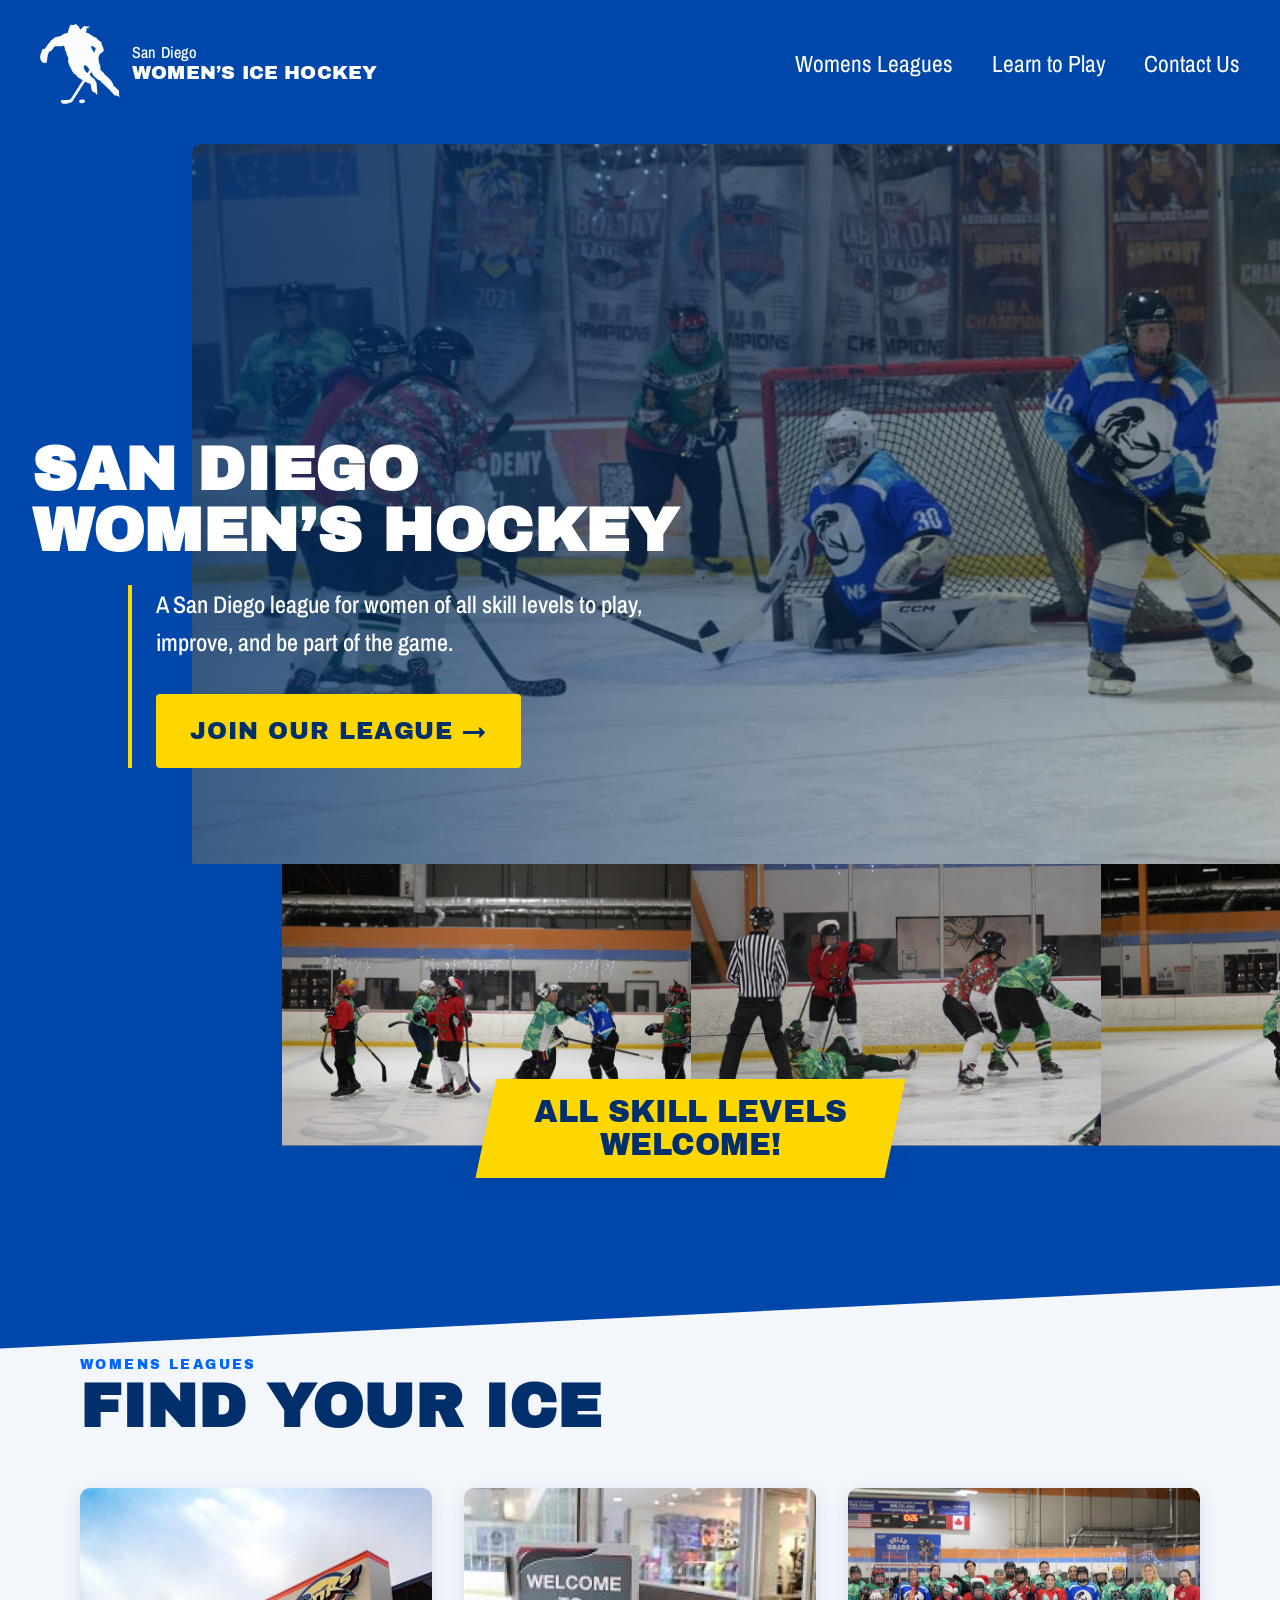
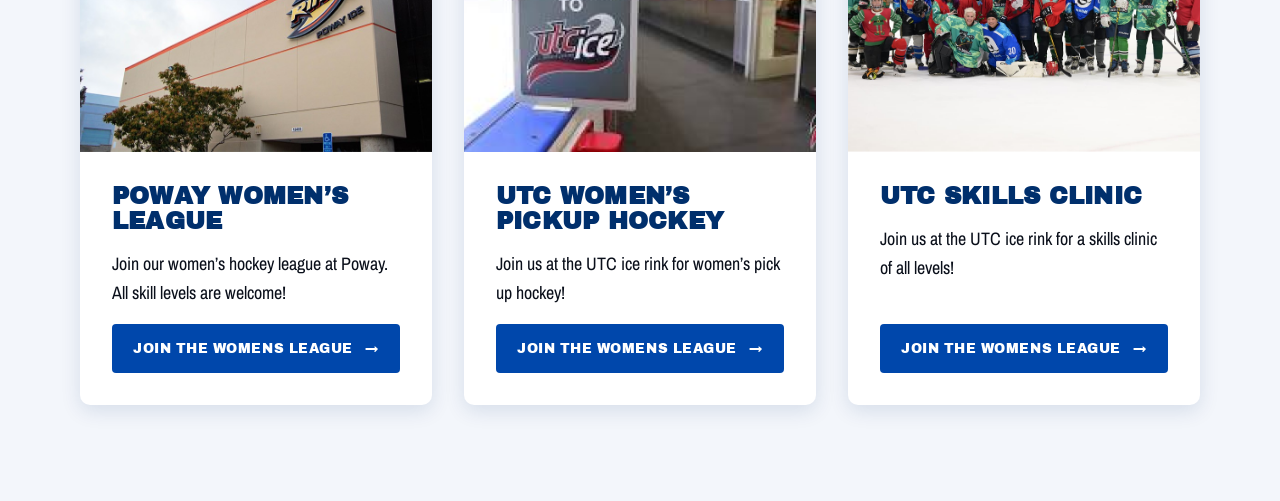
==== index.html @ fa8c38f6 "second section" ====
<!DOCTYPE html>
<html lang="en">
<head>
  <meta charset="UTF-8">
  <meta name="viewport" content="width=device-width, initial-scale=1.0">
  <title>San Diego Women's Ice Hockey</title>
  <meta name="description" content="A San Diego league for women of all skill levels to play, improve, and be part of the game.">
  <link rel="stylesheet" href="css/base.css">
  <link rel="stylesheet" href="css/landing.css">
</head>
<body class="landing">
  <a href="#main" class="skip-link">Skip to content</a>

  <div class="page">
    <!-- ===================== HEADER ===================== -->
    <header class="site-header">
      <div class="site-header__inner">
        <a class="brand" href="/" aria-label="San Diego Women's Ice Hockey home">
          <img class="brand__logo" src="assets/logo.svg" alt="">
          <span class="brand__text">
            <span class="brand__eyebrow">San Diego</span>
            <span class="brand__name">Women&rsquo;s Ice Hockey</span>
          </span>
        </a>

        <button class="nav-toggle" aria-label="Open menu" aria-expanded="false" aria-controls="primary-nav">
          <svg viewBox="0 0 24 24" fill="none" stroke="currentColor" stroke-width="2.2" aria-hidden="true">
            <line x1="3" y1="6" x2="21" y2="6"/>
            <line x1="3" y1="12" x2="21" y2="12"/>
            <line x1="3" y1="18" x2="21" y2="18"/>
          </svg>
        </button>

        <nav class="nav" id="primary-nav" aria-label="Primary">
          <ul class="nav__list">
            <li><a class="nav__link" href="#leagues">Womens Leagues</a></li>
            <li><a class="nav__link" href="#learn">Learn to Play</a></li>
            <li><a class="nav__link" href="#contact">Contact Us</a></li>
          </ul>
        </nav>
        <div class="nav-scrim" aria-hidden="true"></div>
      </div>
    </header>

    <!-- ===================== MAIN ===================== -->
    <main id="main">
      <!-- ===== HERO ===== -->
      <section class="hero" aria-labelledby="hero-title">
        <div class="hero__media">
          <img class="hero__img" src="assets/hero.png"
               alt="Players in a San Diego women's ice hockey game battling for the puck in front of the net.">
          <div class="hero__content">
            <h1 class="hero__title" id="hero-title">San Diego<br>Women&rsquo;s Hockey</h1>
            <div class="hero__lead">
              <p class="hero__text">A San Diego league for women of all skill levels to play, improve, and be part of the game.</p>
              <a href="#leagues" class="btn btn--accent">Join our league&nbsp;&rarr;</a>
            </div>
          </div>
        </div>
      </section>

      <!-- ===== CAROUSEL ===== -->
      <section class="gallery" aria-label="Photos from our games">
        <ul class="gallery__track" tabindex="0" aria-label="Scrollable photo gallery">
          <li class="gallery__item"><img src="assets/gallery-1.png" alt="Players face off at center ice."></li>
          <li class="gallery__item"><img src="assets/gallery-2.png" alt="Teammates celebrating on the ice."></li>
          <li class="gallery__item"><img src="assets/gallery-3.png" alt="A goalie defending the net."></li>
          <li class="gallery__item"><img src="assets/gallery-4.png" alt="Skaters racing for a loose puck."></li>
          <li class="gallery__item"><img src="assets/gallery-5.png" alt="A player taking a shot on goal."></li>
        </ul>

        <div class="sticker"><span>All skill levels<br>welcome!</span></div>
      </section>

      <!-- ===== LEAGUES ===== -->
      <section class="leagues section section--alt" id="leagues" aria-labelledby="leagues-title">
        <div class="container">
          <div class="leagues__head">
            <p class="eyebrow">Womens Leagues</p>
            <h2 id="leagues-title">Find your ice</h2>
          </div>

          <ul class="leagues__grid">
            <li class="card">
              <div class="card__media">
                <img src="assets/leagues-poway.png" alt="The Rinks &mdash; Poway Ice arena exterior.">
              </div>
              <div class="card__body">
                <h3 class="card__title">Poway Women&rsquo;s League</h3>
                <p class="card__text">Join our women&rsquo;s hockey league at Poway. All skill levels are welcome!</p>
                <a href="#contact" class="btn btn--cta btn--block">Join the womens league&nbsp;<span class="btn__arrow" aria-hidden="true">&rarr;</span></a>
              </div>
            </li>

            <li class="card">
              <div class="card__media">
                <img src="assets/leagues-utc-pickup.png" alt="Welcome to UTC Ice signage at the rink entrance.">
              </div>
              <div class="card__body">
                <h3 class="card__title">UTC Women&rsquo;s Pickup Hockey</h3>
                <p class="card__text">Join us at the UTC ice rink for women&rsquo;s pick up hockey!</p>
                <a href="#contact" class="btn btn--cta btn--block">Join the womens league&nbsp;<span class="btn__arrow" aria-hidden="true">&rarr;</span></a>
              </div>
            </li>

            <li class="card">
              <div class="card__media">
                <img src="assets/leagues-utc-clinic.png" alt="Welcome to UTC Ice signage near the pro shop.">
              </div>
              <div class="card__body">
                <h3 class="card__title">UTC Skills Clinic</h3>
                <p class="card__text">Join us at the UTC ice rink for a skills clinic of all levels!</p>
                <a href="#contact" class="btn btn--cta btn--block">Join the womens league&nbsp;<span class="btn__arrow" aria-hidden="true">&rarr;</span></a>
              </div>
            </li>
          </ul>
        </div>
      </section>
    </main>
  </div>

  <script src="js/main.js"></script>
</body>
</html>
---- css/base.css ----
/* ============================================================
   DESIGN TOKENS — single source of truth for the whole site.
   Change a value here and it updates everywhere.
   ============================================================ */

@import url('https://fonts.googleapis.com/css2?family=Archivo+Black&family=Archivo+Narrow:ital,wght@0,400;0,500;0,600;0,700;1,400&display=swap');

:root {
  /* ---- Color palette ---- */
  --color-primary:    #0047ab;  /* cobalt blue   */
  --color-secondary:  #bfd1e5;  /* pale ice blue */
  --color-tertiary:   #0066ff;  /* bright blue   */
  --color-quaternary: #002f6c;  /* deep navy     */
  --color-accent:     #ffd700;  /* gold */

  /* Neutrals derived for text/surfaces */
  --color-ink:        #0a0f1a;  /* near-black for body text   */
  --color-surface:    #ffffff;  /* page background            */
  --color-surface-2:  #f3f6fb;  /* subtle section background  */
  --color-line:       #d7e0ee;  /* hairline borders           */

  /* ---- Typography ---- */
  --font-heading: 'Archivo Black', system-ui, sans-serif;
  --font-body:    'Archivo Narrow', system-ui, sans-serif;

  /* Fluid type scale (clamps from mobile → desktop) */
  --fs-xs:   clamp(0.75rem, 0.72rem + 0.15vw, 0.85rem);
  --fs-sm:   clamp(0.875rem, 0.84rem + 0.2vw, 1rem);
  --fs-base: clamp(1rem, 0.95rem + 0.25vw, 1.125rem);
  --fs-lg:   clamp(1.25rem, 1.1rem + 0.6vw, 1.5rem);
  --fs-xl:   clamp(1.75rem, 1.4rem + 1.4vw, 2.5rem);
  --fs-2xl:  clamp(2.25rem, 1.6rem + 2.8vw, 4rem);
  --fs-3xl:  clamp(3rem, 2rem + 4.5vw, 6rem);

  --lh-tight: 1.05;
  --lh-snug:  1.25;
  --lh-base:  1.6;

  /* ---- Spacing scale (consistent margins/padding everywhere) ---- */
  --space-1:  0.25rem;
  --space-2:  0.5rem;
  --space-3:  0.75rem;
  --space-4:  1rem;
  --space-5:  1.5rem;
  --space-6:  2rem;
  --space-7:  3rem;
  --space-8:  4rem;
  --space-9:  6rem;

  /* ---- Layout ---- */
  --container-max: 1200px;   /* max content width            */
  --gutter: clamp(1rem, 4vw, 2.5rem); /* page side padding   */
  --radius: 4px;
  --radius-lg: 10px;

  /* ---- Effects ---- */
  --shadow-sm: 0 1px 2px rgba(0, 47, 108, 0.08);
  --shadow-md: 0 6px 20px rgba(0, 47, 108, 0.12);
  --transition: 180ms ease;
}

/* ============================================================
   RESET / NORMALIZE
   ============================================================ */
*, *::before, *::after { box-sizing: border-box; margin: 0; padding: 0; }

html { -webkit-text-size-adjust: 100%; scroll-behavior: smooth; }

body {
  font-family: var(--font-body);
  font-size: var(--fs-base);
  line-height: var(--lh-base);
  color: var(--color-ink);
  background: var(--color-surface);
  -webkit-font-smoothing: antialiased;
  text-rendering: optimizeLegibility;
  min-height: 100vh;
}

img, picture, svg, video {
  display: block;
  max-width: 100%;
  height: auto;
}

a { color: var(--color-primary); text-decoration: none; }
a:hover { text-decoration: underline; }

ul, ol { list-style: none; }

button, input, select, textarea { font: inherit; color: inherit; }

/* ============================================================
   TYPOGRAPHY
   ============================================================ */
h1, h2, h3, h4, h5, h6 {
  font-family: var(--font-heading);
  text-transform: uppercase;   /* Archivo Black, all caps */
  line-height: var(--lh-tight);
  letter-spacing: 0.01em;
  color: var(--color-quaternary);
}

h1 { font-size: var(--fs-3xl); }
h2 { font-size: var(--fs-2xl); }
h3 { font-size: var(--fs-xl); }
h4 { font-size: var(--fs-lg); }

p { max-width: 65ch; }
p + p { margin-top: var(--space-4); }

.eyebrow {
  font-family: var(--font-heading);
  text-transform: uppercase;
  font-size: var(--fs-xs);
  letter-spacing: 0.18em;
  color: var(--color-tertiary);
}

/* ============================================================
   LAYOUT HELPERS
   ============================================================ */
.container {
  width: 100%;
  max-width: var(--container-max);
  margin-inline: auto;
  padding-inline: var(--gutter);
}

.section { padding-block: var(--space-9); }
.section--tight { padding-block: var(--space-7); }
.section--alt { background: var(--color-surface-2); }

.stack > * + * { margin-top: var(--space-4); }
.stack-lg > * + * { margin-top: var(--space-6); }

/* ============================================================
   BUTTONS
   ============================================================ */
.btn {
  display: inline-flex;
  align-items: center;
  justify-content: center;
  gap: var(--space-2);
  font-family: var(--font-heading);
  text-transform: uppercase;
  font-size: var(--fs-sm);
  letter-spacing: 0.04em;
  padding: var(--space-3) var(--space-6);
  border: 2px solid transparent;
  border-radius: var(--radius);
  cursor: pointer;
  transition: background var(--transition), color var(--transition), border-color var(--transition), transform var(--transition);
  text-decoration: none;
}
.btn:hover { text-decoration: none; transform: translateY(-2px); }

.btn--primary { background: var(--color-primary); color: #fff; }
.btn--primary:hover { background: var(--color-quaternary); }

.btn--secondary {
  background: transparent;
  color: var(--color-primary);
  border-color: var(--color-primary);
}
.btn--secondary:hover { background: var(--color-secondary); }

.btn--accent { background: var(--color-accent); color: var(--color-quaternary); }

/* Solid blue CTA with gold label (used on the leagues cards) */
.btn--cta { background: var(--color-primary); color: #fff; }
.btn--cta:hover { background: var(--color-quaternary); color: #fff; }
.btn--block { display: flex; width: 100%; }
.btn--cta { font-size: var(--fs-xs); padding-inline: var(--space-4); }

.btn__arrow {
  display: inline-block;
  transition: transform var(--transition);
}
.btn--cta:hover .btn__arrow { transform: translateX(4px); }

/* ============================================================
   ACCESSIBILITY
   ============================================================ */

/* Visible keyboard focus on every interactive element */
:focus-visible {
  outline: 3px solid var(--color-tertiary);
  outline-offset: 2px;
  border-radius: 2px;
}

/* Skip link for keyboard/screen-reader users */
.skip-link {
  position: absolute;
  left: var(--space-4);
  top: -100px;
  background: var(--color-quaternary);
  color: #fff;
  padding: var(--space-3) var(--space-4);
  border-radius: var(--radius);
  z-index: 1000;
  transition: top var(--transition);
}
.skip-link:focus { top: var(--space-4); text-decoration: none; }

/* Screen-reader-only utility */
.visually-hidden {
  position: absolute;
  width: 1px; height: 1px;
  padding: 0; margin: -1px;
  overflow: hidden;
  clip: rect(0 0 0 0);
  white-space: nowrap;
  border: 0;
}

/* Respect reduced-motion preference */
@media (prefers-reduced-motion: reduce) {
  html { scroll-behavior: auto; }
  *, *::before, *::after {
    animation-duration: 0.01ms !important;
    animation-iteration-count: 1 !important;
    transition-duration: 0.01ms !important;
  }
}
---- css/landing.css ----
/* ============================================================
   LANDING PAGE — header, hero, carousel, sticker
   Inherits all tokens from base.css
   ============================================================ */

body.landing {
  background: var(--color-primary);
  color: #fff;
}

/* ---- Page wrapper (full-bleed; hero reaches right edge) ---- */
.page {
  width: 100%;
}

/* ============================================================
   HEADER
   ============================================================ */
.site-header {
  padding: var(--space-5) var(--gutter);
}

.site-header__inner {
  display: flex;
  align-items: center;
  justify-content: space-between;
  gap: var(--space-5);
  flex-wrap: wrap;
}

/* Brand lockup: logo + text */
.brand {
  display: flex;
  align-items: center;
  gap: var(--space-3);
  color: #fff;
}
.brand:hover { text-decoration: none; }

.brand__logo {
  width: 80px;
  height: 80px;
  flex-shrink: 0;
  object-fit: cover;
}

.brand__text { display: flex; flex-direction: column; line-height: 1; }

.brand__eyebrow {
  font-family: var(--font-body);
  font-weight: 500;
  font-size: var(--fs-sm);
  letter-spacing: 0.01em;
}

.brand__name {
  font-family: var(--font-heading);
  text-transform: uppercase;
  font-size: clamp(0.95rem, 0.8rem + 0.6vw, 1.2rem);
  letter-spacing: 0.01em;
  line-height: 1.05;
  margin-top: 3px;
}

/* Navigation */
.nav-toggle {
  display: none;          /* shown on mobile only */
  background: none;
  border: 0;
  cursor: pointer;
  padding: var(--space-2);
  color: #fff;
}
.nav-toggle svg { width: 28px; height: 28px; }

.nav__list {
  display: flex;
  align-items: center;
  gap: clamp(1.5rem, 3vw, 3rem);
}

.nav__link {
  font-family: var(--font-body);
  font-weight: 400;
  font-size: clamp(1.1rem, 0.9rem + 0.7vw, 1.5rem);
  color: #fff;
  padding: var(--space-1) 0;
  position: relative;
}
.nav__link:hover { text-decoration: none; }
/* underline-on-hover affordance */
.nav__link::after {
  content: "";
  position: absolute;
  left: 0; bottom: -2px;
  width: 100%; height: 2px;
  background: var(--color-accent);
  transform: scaleX(0);
  transform-origin: left;
  transition: transform var(--transition);
}
.nav__link:hover::after,
.nav__link:focus-visible::after { transform: scaleX(1); }

/* ============================================================
   HERO
   ============================================================ */
.hero {
  /* push the image in from the left (~15%), stay flush right */
  padding-left: 15%;
  padding-top: var(--space-4);
}

.hero__media {
  position: relative;
  border-top-left-radius: var(--radius-lg);
  min-height: 80vh;
  display: flex;
  align-items: flex-end;
  /* note: overflow NOT hidden, so content can overhang the left edge */
}

.hero__img {
  position: absolute;
  inset: 0;
  width: 100%;
  height: 100%;
  object-fit: cover;
  border-top-left-radius: var(--radius-lg);
}

/* dark overlay so text stays legible */
.hero__media::after {
  content: "";
  position: absolute;
  inset: 0;
  background: linear-gradient(
    100deg,
    rgba(0, 47, 108, 0.78) 0%,
    rgba(0, 47, 108, 0.45) 45%,
    rgba(0, 47, 108, 0.15) 100%
  );
  border-top-left-radius: var(--radius-lg);
}

.hero__content {
  position: relative;   /* above overlay */
  z-index: 1;
  max-width: 800px;
  padding: var(--space-6) var(--space-6) var(--space-9);
}

/* headline overhangs the image's left edge the most */
.hero__title {
  color: #fff;
  font-size: var(--fs-2xl);
  line-height: 0.98;
  margin-bottom: var(--space-5);
  margin-left: calc(-2 * var(--space-9));   /* big overhang onto blue */
}

/* subhead + button overhang less than the headline */
.hero__lead {
  border-left: 4px solid var(--color-accent);
  padding-left: var(--space-5);
  margin-left: calc(-2 * var(--space-7));   /* smaller overhang */
}

.hero__text {
  font-size: var(--fs-lg);
  max-width: 46ch;
  margin-bottom: var(--space-6);
  font-weight: 500;
}

/* gold CTA */
.hero .btn--accent {
  font-size: var(--fs-lg);
  padding: var(--space-4) var(--space-6);
}

/* ============================================================
   CAROUSEL
   ============================================================ */
.gallery {
  position: relative;
  /* indented further than the hero image (hero is 15%) */
  padding-left: 22%;
  padding-right: 0;
  margin-top: 0;
  padding-bottom: var(--space-8);
}

.gallery__track {
  display: flex;
  gap: 0;                 /* no gaps between images */
  overflow-x: auto;
  scroll-snap-type: x mandatory;
  -webkit-overflow-scrolling: touch;
  scrollbar-width: thin;
}

.gallery__item {
  flex: 0 0 auto;
  width: clamp(300px, 32vw, 540px);
  aspect-ratio: 16 / 11;
  scroll-snap-align: start;
  overflow: hidden;
  background: var(--color-quaternary);
}
.gallery__item img {
  width: 100%;
  height: 100%;
  object-fit: cover;
}

/* Angled gold sticker overlapping the carousel */
.sticker {
  position: absolute;
  z-index: 2;
  left: 38%;
  bottom: var(--space-6);
  background: var(--color-accent);
  color: var(--color-quaternary);
  font-family: var(--font-heading);
  text-transform: uppercase;
  text-align: center;
  font-size: clamp(1.25rem, 0.9rem + 1.4vw, 1.9rem);
  line-height: 1.1;
  padding: var(--space-4) var(--space-7);
  transform: skewX(-12deg);
  box-shadow: var(--shadow-md);
}
.sticker > span {
  display: block;
  transform: skewX(12deg);   /* un-skew the text */
}

/* ============================================================
   LEAGUES — three-card grid (#leagues)
   ============================================================ */
.leagues {
  position: relative;
  overflow: hidden;   /* clip the slanted band to the section */
}

/* navy band that slants down toward the right, bleeding in from the hero/carousel above */
.leagues::before {
  content: "";
  position: absolute;
  top: -1px;            /* cover the seam */
  left: 0;
  right: 0;
  height: 140px;
  background: var(--color-primary);
  clip-path: polygon(0 0, 100% 0, 100% 55%, 0 100%);
  z-index: 0;
}

/* keep the content above the band */
.leagues .container {
  position: relative;
  z-index: 1;
}

.leagues__head {
  margin-top: var(--space-7);;
  margin-bottom: var(--space-7);
  max-width: 100ch;
}

.leagues__grid {
  display: grid;
  grid-template-columns: repeat(3, 1fr);
  gap: var(--space-6);
}

.card {
  display: flex;
  flex-direction: column;
  background: var(--color-surface);
  border-radius: var(--radius-lg);
  overflow: hidden;
  box-shadow: var(--shadow-md);
}

.card__media {
  aspect-ratio: 4 / 3;
  overflow: hidden;
}
.card__media img {
  width: 100%;
  height: 100%;
  object-fit: cover;
}

.card__body {
  display: flex;
  flex-direction: column;
  gap: var(--space-4);
  padding: var(--space-6);
  flex: 1;          /* equal-height bodies so buttons line up */
}

.card__title { font-size: var(--fs-lg); }
.card__text { color: var(--color-ink); margin: 0; }

/* push the button to the bottom of every card */
.card__body .btn { margin-top: auto; }

/* ============================================================
   RESPONSIVE
   ============================================================ */
@media (max-width: 860px) {
  /* Mobile nav: collapse links behind a toggle */
  .nav-toggle { display: inline-flex; }

  .site-header__inner { align-items: center; }

  .nav {
    position: fixed;
    inset: 0 0 0 auto;
    width: min(80vw, 320px);
    background: var(--color-quaternary);
    padding: var(--space-8) var(--space-6);
    transform: translateX(100%);
    transition: transform var(--transition);
    z-index: 100;
  }
  .nav[data-open="true"] { transform: translateX(0); }

  .nav__list { flex-direction: column; align-items: flex-start; gap: var(--space-5); }
  .nav__link { font-size: var(--fs-xl); }

  /* dim background when menu open */
  .nav-scrim {
    position: fixed;
    inset: 0;
    background: rgba(0,0,0,0.5);
    opacity: 0;
    visibility: hidden;
    transition: opacity var(--transition);
    z-index: 90;
  }
  .nav-scrim[data-open="true"] { opacity: 1; visibility: visible; }

  .hero { padding-top: var(--space-5); padding-left: var(--space-5); }
  .hero__content { padding: var(--space-5) var(--space-4); }
  .hero__title { margin-left: calc(-1 * var(--space-4)); }
  .hero__lead { margin-left: calc(-1 * var(--space-2)); }

  .gallery { padding-left: var(--space-6); }
  .gallery__item { width: 78vw; }

  .sticker { left: auto; right: var(--space-4); bottom: var(--space-4); }

  .leagues__grid { grid-template-columns: 1fr; }
}

/* tablet: two columns */
@media (min-width: 861px) and (max-width: 1024px) {
  .leagues__grid { grid-template-columns: repeat(2, 1fr); }
}

@media (min-width: 861px) {
  .nav-toggle, .nav-scrim { display: none; }
}
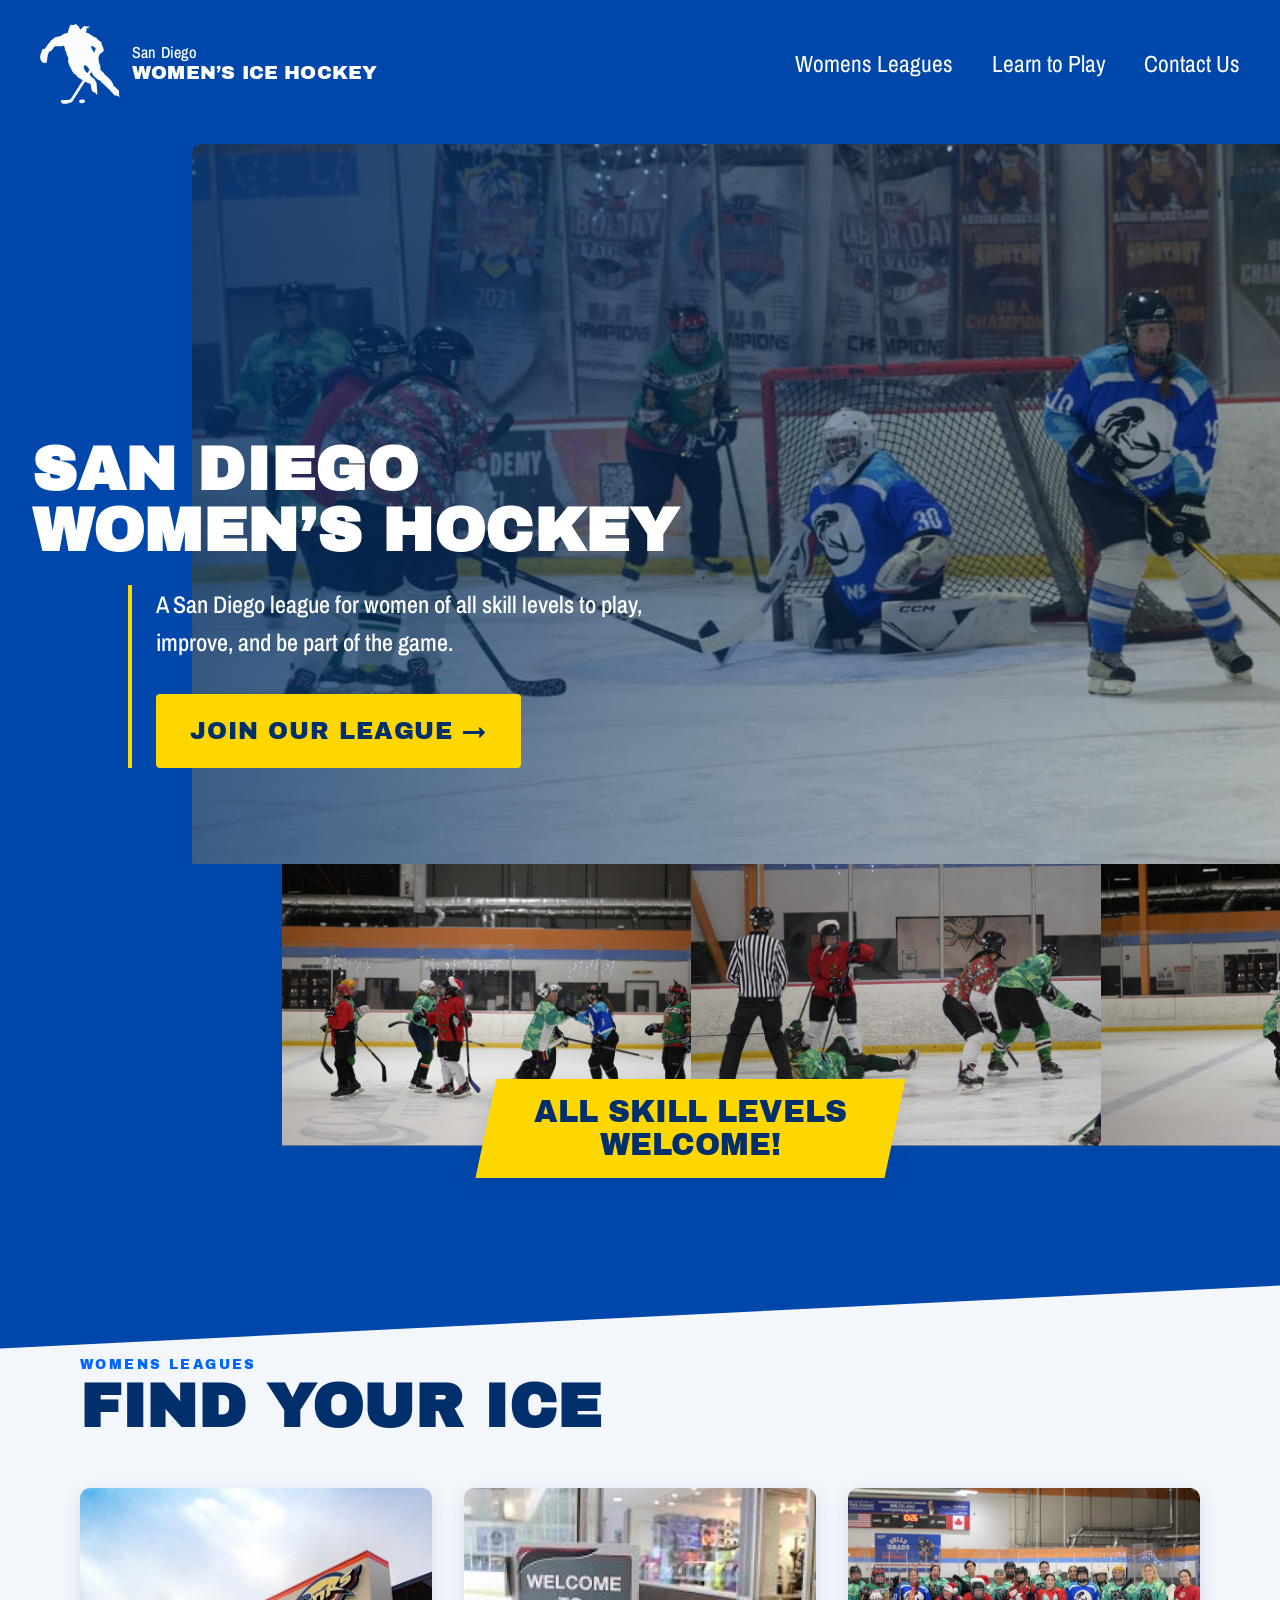
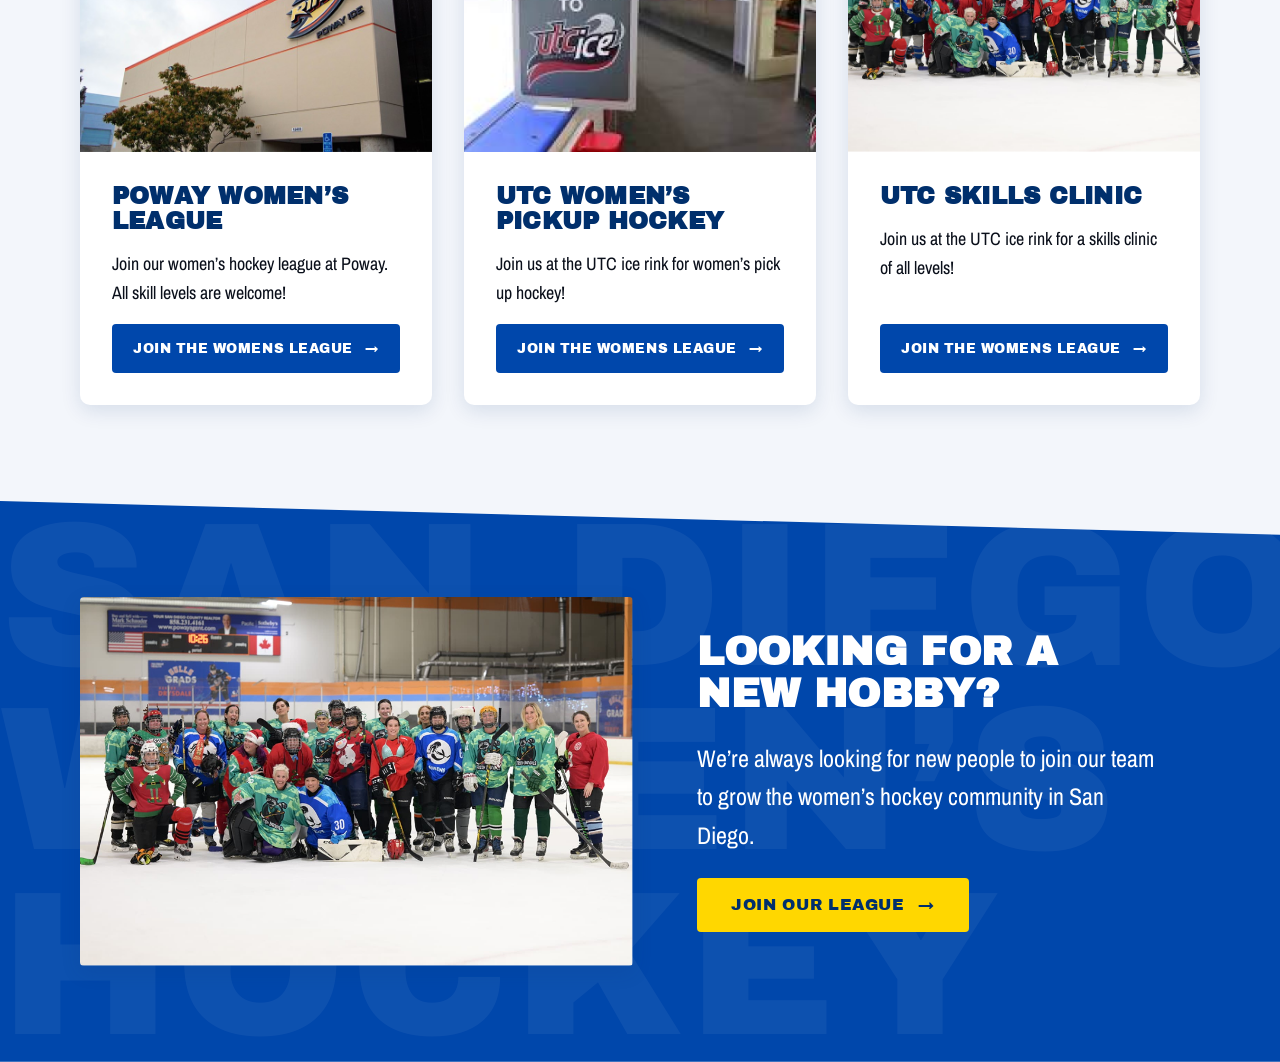
==== commit 5bee07aa: "3rd section built" ====
--- a/index.html
+++ b/index.html
@@ -116,6 +116,21 @@
           </ul>
         </div>
       </section>
+
+          <!-- ===== HOBBY CTA ===== -->
+      <section class="hobby" id="learn" aria-labelledby="hobby-title">
+        <span class="hobby__watermark" aria-hidden="true">San&nbsp;Diego Women&rsquo;s Hockey</span>
+        <div class="container hobby__inner">
+          <div class="hobby__media">
+            <img src="assets/hobby-team.png" alt="The San Diego women's hockey team gathered on the ice in festive jerseys for a group photo.">
+          </div>
+          <div class="hobby__content">
+            <h2 class="hobby__title" id="hobby-title">Looking for a<br>new hobby?</h2>
+            <p class="hobby__text">We&rsquo;re always looking for new people to join our team to grow the women&rsquo;s hockey community in San Diego.</p>
+            <a href="#contact" class="btn btn--accent">Join our league&nbsp;<span class="btn__arrow" aria-hidden="true">&rarr;</span></a>
+          </div>
+        </div>
+      </section>
     </main>
   </div>
 
--- a/css/base.css
+++ b/css/base.css
@@ -173,11 +173,7 @@
 .btn--block { display: flex; width: 100%; }
 .btn--cta { font-size: var(--fs-xs); padding-inline: var(--space-4); }
 
-.btn__arrow {
-  display: inline-block;
-  transition: transform var(--transition);
-}
-.btn--cta:hover .btn__arrow { transform: translateX(4px); }
+
 
 /* ============================================================
    ACCESSIBILITY
--- a/css/landing.css
+++ b/css/landing.css
@@ -309,6 +309,68 @@
 .card__body .btn { margin-top: auto; }
 
 /* ============================================================
+   HOBBY CTA — navy band, watermark, photo + text (#learn)
+   ============================================================ */
+.hobby {
+  position: relative;
+  overflow: hidden;                 /* clip watermark + slant to the section */
+  background: var(--color-surface-2);
+  color: #fff;
+  padding-block: var(--space-9);
+  /* slanted top edge: navy dips lower on the right, like the mock */
+}
+
+.hobby::before {                        /* NEW — navy band with the slant */
+  content: "";
+  position: absolute;
+  inset: 0;
+  background: var(--color-primary);
+  clip-path: polygon(0 0, 100% 6%, 100% 100%, 0 100%);
+  z-index: 0;
+}
+
+/* giant faint heading text behind everything */
+.hobby__watermark {
+  position: absolute;
+  inset: 0;
+  display: flex;
+  align-items: center;
+  font-family: var(--font-heading);
+  text-transform: uppercase;
+  font-size: clamp(5rem, 16vw, 20rem);
+  line-height: 0.9;
+  letter-spacing: 0.02em;
+  color: #fff;
+  opacity: 0.05;
+  pointer-events: none;
+  white-space: normal;
+  overflow: hidden;
+  z-index: 0;
+  text-align: left;
+}
+
+.hobby__inner {
+  position: relative;               /* above the watermark */
+  z-index: 1;
+  display: grid;
+  grid-template-columns: 1.1fr 1fr;
+  align-items: center;
+  gap: var(--space-8);
+}
+
+.hobby__media img {
+  width: 100%;
+  border-radius: var(--radius);
+  box-shadow: var(--shadow-md);
+}
+
+.hobby__content { display: flex; flex-direction: column; gap: var(--space-5); }
+
+.hobby__title { color: #fff; font-size: var(--fs-xl); }
+.hobby__text { color: #fff; font-size: var(--fs-lg); max-width: 42ch; }
+.hobby__content .btn { align-self: flex-start; }
+
+/* ============================================================
    RESPONSIVE
    ============================================================ */
 @media (max-width: 860px) {
@@ -355,6 +417,10 @@
   .sticker { left: auto; right: var(--space-4); bottom: var(--space-4); }
 
   .leagues__grid { grid-template-columns: 1fr; }
+
+  .hobby__inner { grid-template-columns: 1fr; gap: var(--space-6); }
+  .hobby__media { order: -1; }                 /* photo above text */
+  .hobby__watermark { font-size: clamp(3.5rem, 22vw, 7rem); }
 }
 
 /* tablet: two columns */
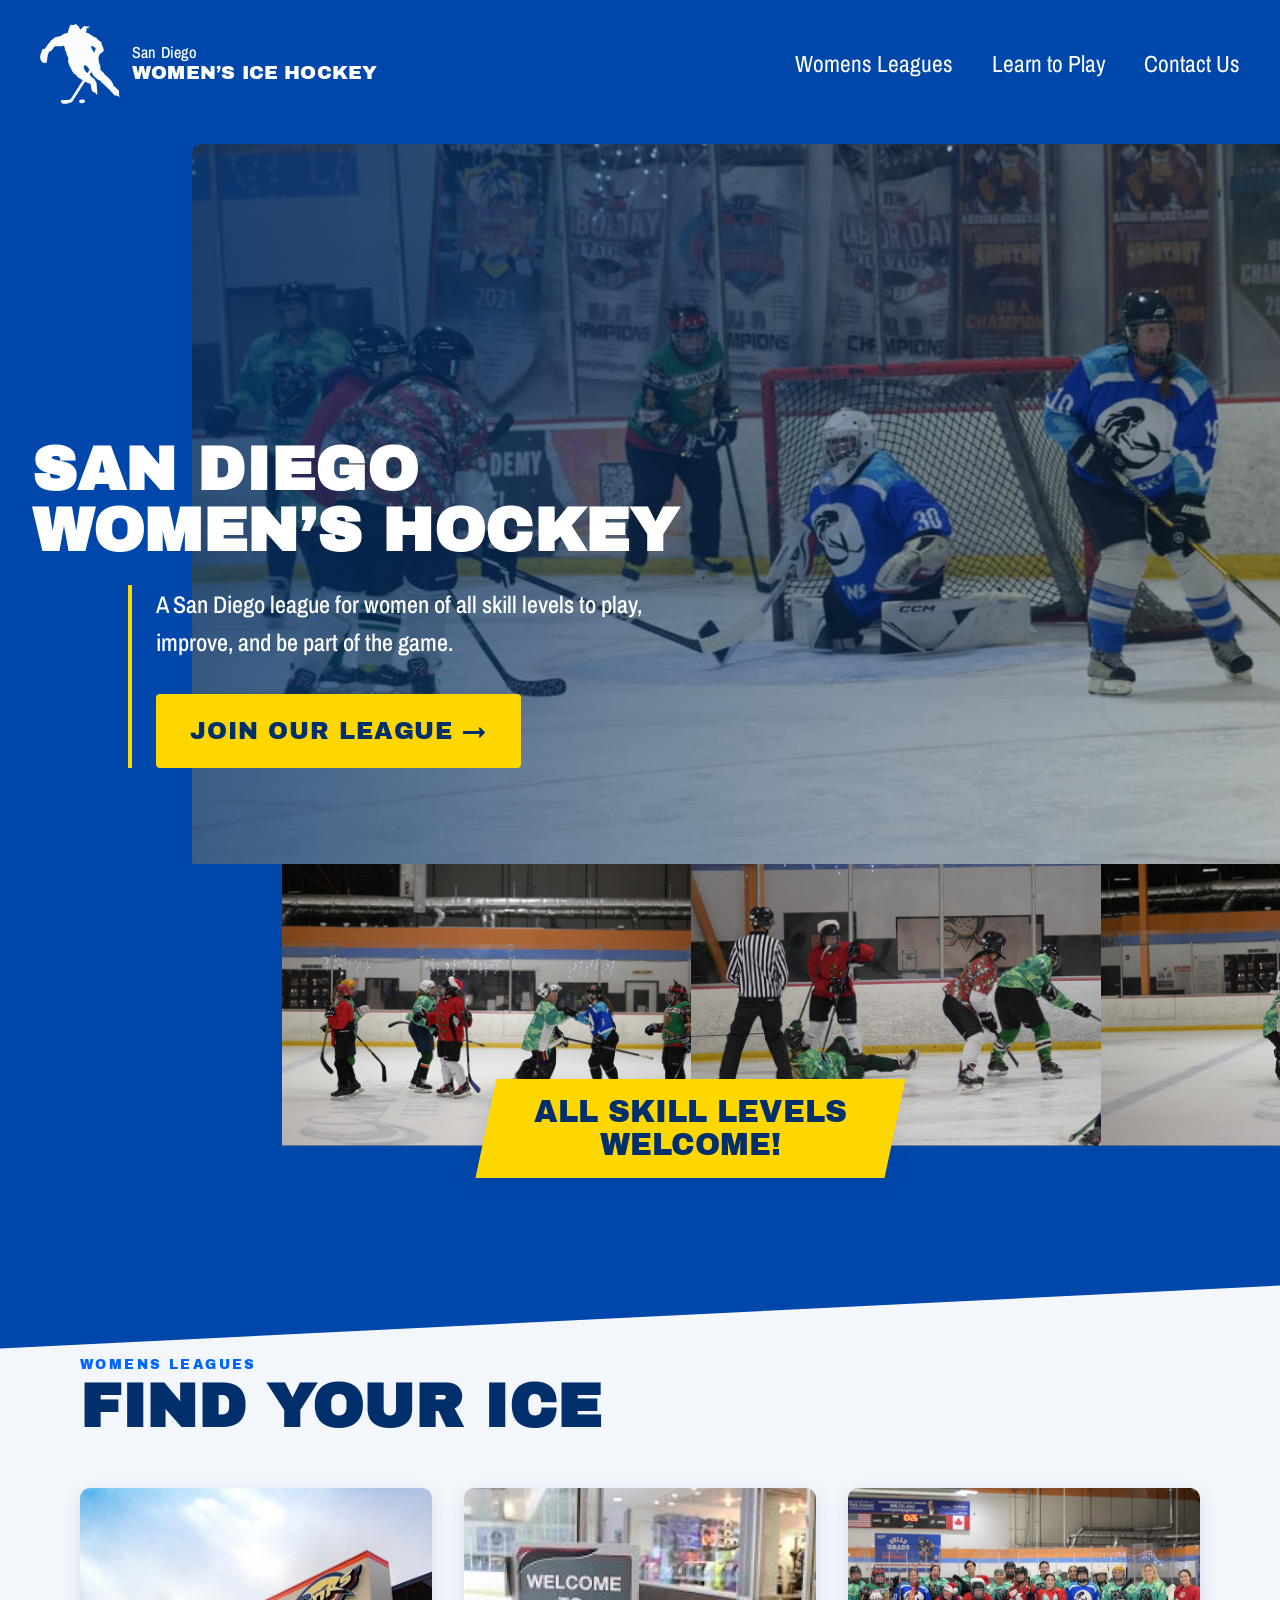
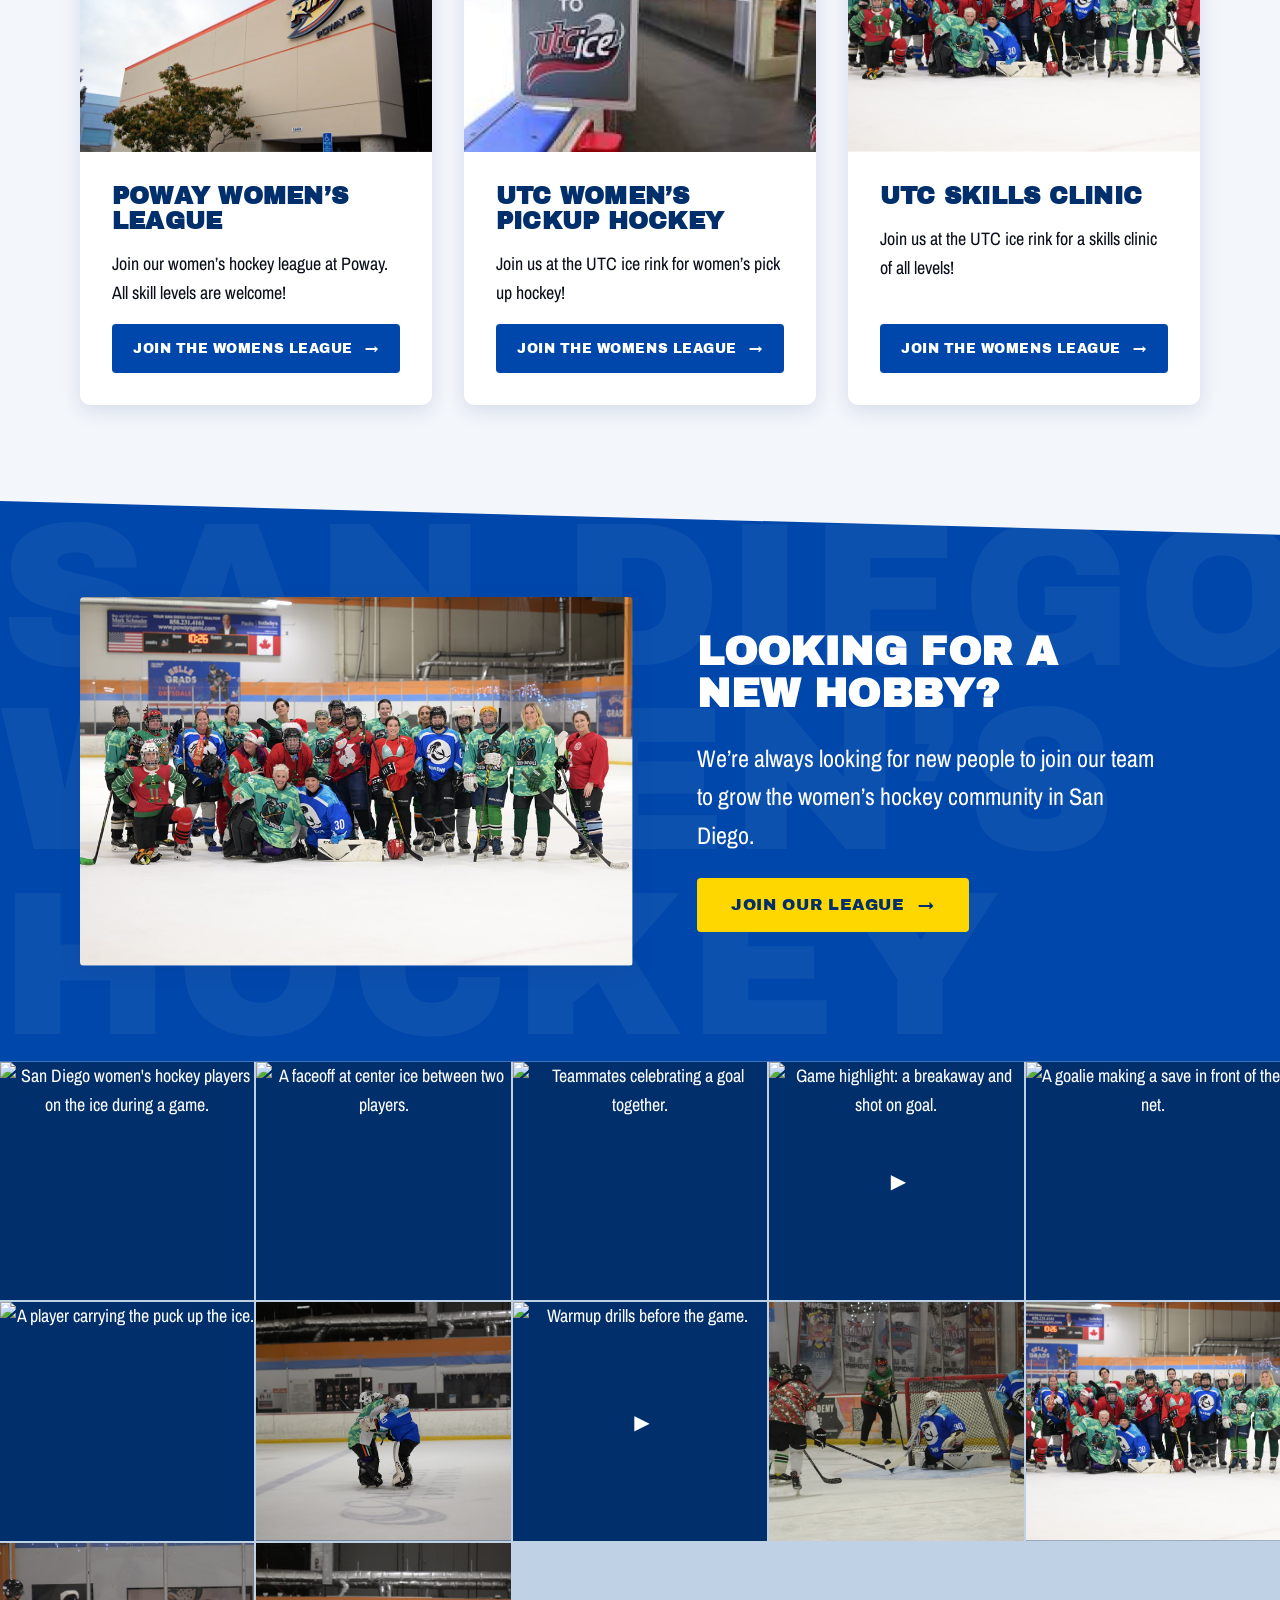
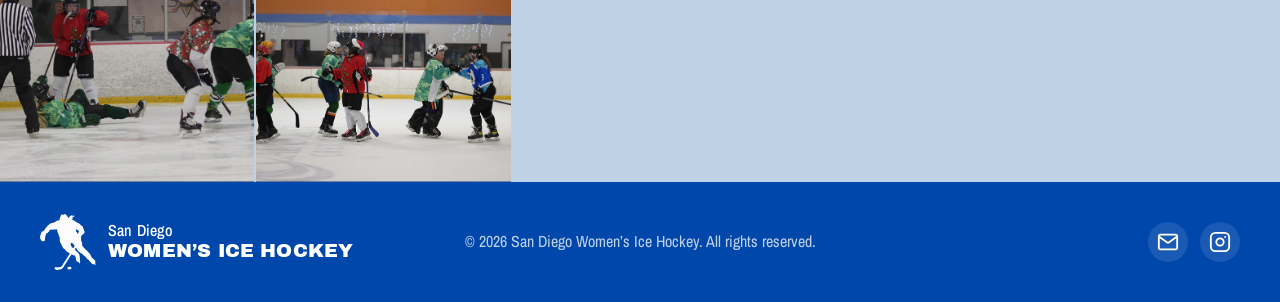
==== commit eb6d115e: "Finished landing page" ====
--- a/index.html
+++ b/index.html
@@ -134,6 +134,66 @@
     </main>
   </div>
 
+   <!-- ===== PHOTO & VIDEO GALLERY ===== -->
+      <section class="photos" id="gallery" aria-labelledby="photos-title">
+        <h2 class="visually-hidden" id="photos-title">Photo and video gallery</h2>
+        <ul class="photos__grid" id="gallery-grid">
+          <!-- items injected by js/main.js from the GALLERY_ITEMS list -->
+        </ul>
+      </section>
+    </main>
+ 
+    <!-- ===== LIGHTBOX ===== -->
+    <div class="lightbox" id="lightbox" role="dialog" aria-modal="true" aria-label="Media viewer" hidden>
+      <button class="lightbox__close" type="button" aria-label="Close">&times;</button>
+      <button class="lightbox__nav lightbox__nav--prev" type="button" aria-label="Previous">&#8249;</button>
+      <figure class="lightbox__figure">
+        <img class="lightbox__img" src="" alt="" hidden>
+        <video class="lightbox__video" controls playsinline hidden></video>
+        <figcaption class="lightbox__caption" aria-live="polite"></figcaption>
+      </figure>
+      <button class="lightbox__nav lightbox__nav--next" type="button" aria-label="Next">&#8250;</button>
+    </div>
+  </div>
+
+  <!-- ===================== FOOTER ===================== -->
+    <footer class="site-footer">
+      <div class="site-footer__inner">
+        <a class="brand brand--footer" href="/" aria-label="San Diego Women's Ice Hockey home">
+          <img class="brand__logo" src="assets/logo.svg" alt="">
+          <span class="brand__text">
+            <span class="brand__eyebrow">San Diego</span>
+            <span class="brand__name">Women&rsquo;s Ice Hockey</span>
+          </span>
+        </a>
+ 
+        <p class="site-footer__copy">&copy; <span id="year">2026</span> San Diego Women&rsquo;s Ice Hockey. All rights reserved.</p>
+ 
+        <div class="site-footer__contact">
+          <ul class="site-footer__social">
+            <li>
+              <a href="mailto:hello@sdwomenshockey.com" aria-label="Email us">
+                <svg viewBox="0 0 24 24" width="22" height="22" fill="none" stroke="currentColor" stroke-width="2" stroke-linecap="round" stroke-linejoin="round" aria-hidden="true">
+                  <rect x="2" y="4" width="20" height="16" rx="2"/>
+                  <path d="m2 6 10 7L22 6"/>
+                </svg>
+              </a>
+            </li>
+            <li>
+              <a href="https://www.instagram.com/" aria-label="Follow us on Instagram" target="_blank" rel="noopener">
+                <svg viewBox="0 0 24 24" width="22" height="22" fill="none" stroke="currentColor" stroke-width="2" stroke-linecap="round" stroke-linejoin="round" aria-hidden="true">
+                  <rect x="2" y="2" width="20" height="20" rx="5"/>
+                  <circle cx="12" cy="12" r="4"/>
+                  <line x1="17.5" y1="6.5" x2="17.5" y2="6.5"/>
+                </svg>
+              </a>
+            </li>
+          </ul>
+        </div>
+      </div>
+    </footer>
+  </div>
+
   <script src="js/main.js"></script>
 </body>
 </html>
--- a/css/landing.css
+++ b/css/landing.css
@@ -371,14 +371,210 @@
 .hobby__content .btn { align-self: flex-start; }
 
 /* ============================================================
+   PHOTO GALLERY — full-bleed grid + lightbox (#gallery)
+   ============================================================ */
+.photos { width: 100%; }
+.photos__grid { background: var(--color-secondary); }   /* unfilled space blends in */
+ 
+.photos__grid {
+  display: grid;
+  grid-template-columns: repeat(5, 1fr);
+  grid-auto-rows: 1fr;
+  gap: 2px;                          /* thin seams, near-touching like the hero gallery */
+  min-height: 80vh;
+}
+ 
+.photos__item { min-height: 0; }     /* let grid rows control height */
+ 
+.photos__btn {
+  display: block;
+  width: 100%;
+  height: 100%;
+  padding: 0;
+  border: 0;
+  background: var(--color-quaternary);
+  cursor: pointer;
+  overflow: hidden;
+}
+.photos__btn img {
+  width: 100%;
+  height: 100%;
+  object-fit: cover;
+  transition: transform var(--transition), opacity var(--transition);
+}
+.photos__btn:hover img,
+.photos__btn:focus-visible img { transform: scale(1.04); opacity: 0.92; }
+ 
+/* play badge on video thumbnails */
+.photos__btn--video { position: relative; }
+.photos__play {
+  position: absolute;
+  inset: 0;
+  margin: auto;
+  width: 3.5rem;
+  height: 3.5rem;
+  display: flex;
+  align-items: center;
+  justify-content: center;
+  background: rgba(0, 47, 108, 0.7);
+  color: #fff;
+  font-size: 1.25rem;
+  border-radius: 50%;
+  padding-left: 0.2em;            /* optically center the ▶ glyph */
+  pointer-events: none;
+  transition: background var(--transition), transform var(--transition);
+}
+.photos__btn--video:hover .photos__play,
+.photos__btn--video:focus-visible .photos__play {
+  background: var(--color-accent);
+  color: var(--color-quaternary);
+  transform: scale(1.08);
+}
+ 
+/* ---- Lightbox overlay ---- */
+.lightbox {
+  position: fixed;
+  inset: 0;
+  z-index: 1000;
+  display: flex;
+  align-items: center;
+  justify-content: center;
+  gap: var(--space-3);
+  padding: var(--space-5);
+  background: rgba(0, 20, 50, 0.92);
+}
+.lightbox[hidden] { display: none; }
+ 
+.lightbox__figure {
+  margin: 0;
+  max-width: min(1100px, 90vw);
+  max-height: 90vh;
+  display: flex;
+  flex-direction: column;
+  align-items: center;
+  gap: var(--space-3);
+}
+.lightbox__img {
+  max-width: 100%;
+  max-height: 82vh;
+  object-fit: contain;
+  border-radius: var(--radius);
+  box-shadow: var(--shadow-md);
+}
+.lightbox__video {
+  max-width: 100%;
+  max-height: 82vh;
+  border-radius: var(--radius);
+  box-shadow: var(--shadow-md);
+  background: #000;
+}
+.lightbox__img[hidden],
+.lightbox__video[hidden] { display: none; }
+.lightbox__caption {
+  color: #fff;
+  font-size: var(--fs-sm);
+  text-align: center;
+  max-width: 60ch;
+}
+ 
+.lightbox__nav,
+.lightbox__close {
+  flex: 0 0 auto;
+  display: inline-flex;
+  align-items: center;
+  justify-content: center;
+  background: rgba(255, 255, 255, 0.12);
+  color: #fff;
+  border: 0;
+  border-radius: 50%;
+  cursor: pointer;
+  transition: background var(--transition);
+}
+.lightbox__nav { width: 3rem; height: 3rem; font-size: 2rem; line-height: 1; }
+.lightbox__nav:hover,
+.lightbox__close:hover { background: rgba(255, 255, 255, 0.28); }
+ 
+.lightbox__close {
+  position: absolute;
+  top: var(--space-5);
+  right: var(--space-5);
+  width: 2.75rem;
+  height: 2.75rem;
+  font-size: 1.75rem;
+}
+ 
+/* ============================================================
+   FOOTER
+   ============================================================ */
+.site-footer {
+  background: var(--color-primary);
+  color: #fff;
+  padding-top: var(--space-6);
+}
+ 
+.site-footer__inner {
+  display: flex;
+  flex-wrap: wrap;
+  align-items: center;
+  justify-content: space-between;
+  gap: var(--space-6);
+  padding-inline: var(--gutter);
+  padding-bottom: var(--space-6);
+}
+ 
+/* smaller logo in the footer than the header */
+.brand--footer .brand__logo { width: 56px; height: 56px; }
+ 
+/* centered copyright that grows to fill the middle */
+.site-footer__copy {
+  flex: 1 1 auto;
+  margin: 0;
+  text-align: center;
+  font-size: var(--fs-sm);
+  color: var(--color-secondary);
+}
+.site-footer .brand--footer,
+.site-footer__contact { flex: 1 1 0; }
+.site-footer__contact { justify-content: flex-end; }
+ 
+.site-footer__contact {
+  display: flex;
+  flex-direction: column;
+  align-items: flex-end;
+  gap: var(--space-4);
+}
+.site-footer__email {
+  color: #fff;
+  font-size: var(--fs-base);
+}
+.site-footer__email:hover { color: var(--color-accent); }
+ 
+.site-footer__social { display: flex; gap: var(--space-3); }
+.site-footer__social a {
+  display: inline-flex;
+  align-items: center;
+  justify-content: center;
+  width: 2.5rem;
+  height: 2.5rem;
+  border-radius: 50%;
+  color: #fff;
+  background: rgba(255, 255, 255, 0.1);
+  transition: background var(--transition), color var(--transition);
+}
+.site-footer__social a:hover {
+  background: var(--color-accent);
+  color: var(--color-quaternary);
+}
+ 
+/* ============================================================
    RESPONSIVE
    ============================================================ */
 @media (max-width: 860px) {
   /* Mobile nav: collapse links behind a toggle */
   .nav-toggle { display: inline-flex; }
-
+ 
   .site-header__inner { align-items: center; }
-
+ 
   .nav {
     position: fixed;
     inset: 0 0 0 auto;
@@ -390,10 +586,10 @@
     z-index: 100;
   }
   .nav[data-open="true"] { transform: translateX(0); }
-
+ 
   .nav__list { flex-direction: column; align-items: flex-start; gap: var(--space-5); }
   .nav__link { font-size: var(--fs-xl); }
-
+ 
   /* dim background when menu open */
   .nav-scrim {
     position: fixed;
@@ -405,29 +601,43 @@
     z-index: 90;
   }
   .nav-scrim[data-open="true"] { opacity: 1; visibility: visible; }
-
+ 
   .hero { padding-top: var(--space-5); padding-left: var(--space-5); }
   .hero__content { padding: var(--space-5) var(--space-4); }
   .hero__title { margin-left: calc(-1 * var(--space-4)); }
   .hero__lead { margin-left: calc(-1 * var(--space-2)); }
-
+ 
   .gallery { padding-left: var(--space-6); }
   .gallery__item { width: 78vw; }
-
+ 
   .sticker { left: auto; right: var(--space-4); bottom: var(--space-4); }
-
+ 
   .leagues__grid { grid-template-columns: 1fr; }
-
+ 
   .hobby__inner { grid-template-columns: 1fr; gap: var(--space-6); }
   .hobby__media { order: -1; }                 /* photo above text */
   .hobby__watermark { font-size: clamp(3.5rem, 22vw, 7rem); }
-}
-
+ 
+  .photos__grid { grid-template-columns: repeat(2, 1fr); min-height: auto; }
+  .lightbox { flex-direction: column; }
+  .lightbox__nav {
+    position: absolute;
+    top: 50%;
+    transform: translateY(-50%);
+  }
+  .lightbox__nav--prev { left: var(--space-3); }
+  .lightbox__nav--next { right: var(--space-3); }
+ 
+  .site-footer__inner { flex-direction: column; align-items: center; gap: var(--space-6); text-align: center; }
+  .site-footer__contact { align-items: center; }
+}
+ 
 /* tablet: two columns */
 @media (min-width: 861px) and (max-width: 1024px) {
   .leagues__grid { grid-template-columns: repeat(2, 1fr); }
-}
-
+  .photos__grid { grid-template-columns: repeat(3, 1fr); }
+}
+ 
 @media (min-width: 861px) {
   .nav-toggle, .nav-scrim { display: none; }
 }
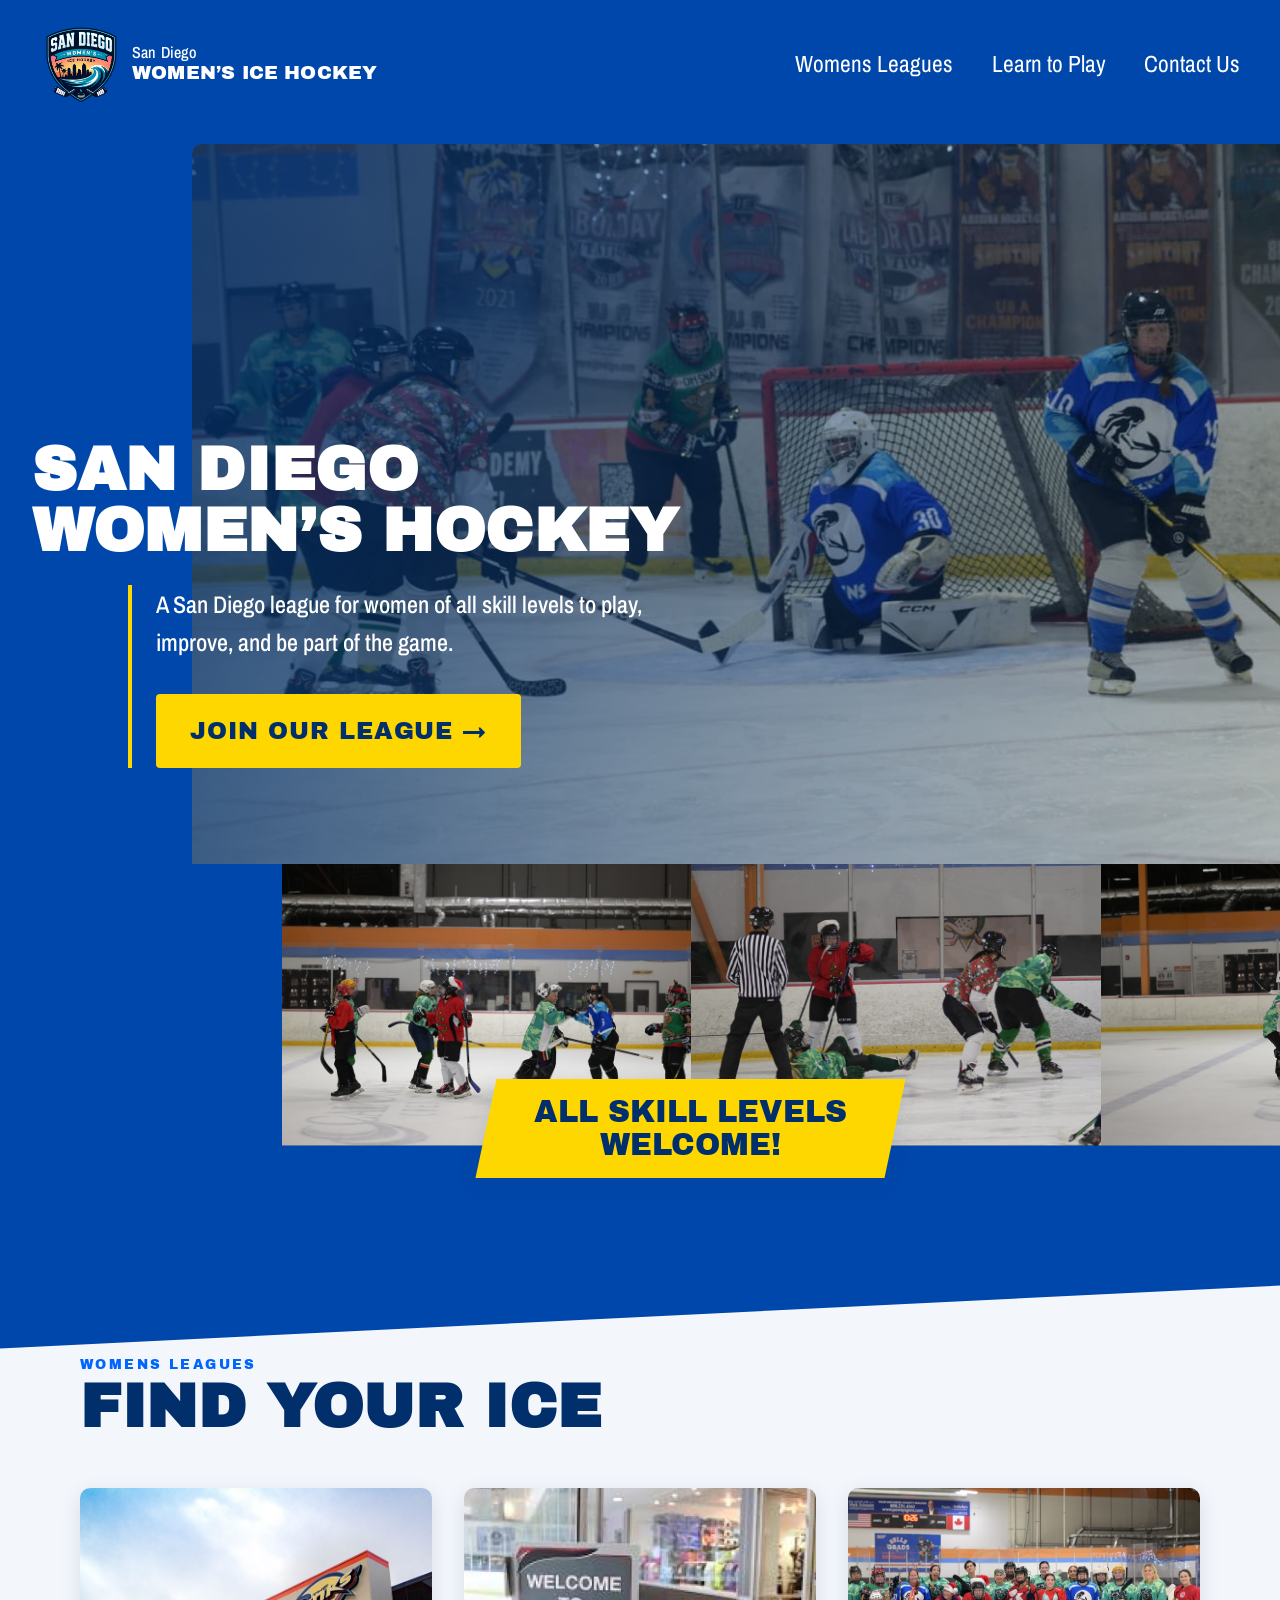
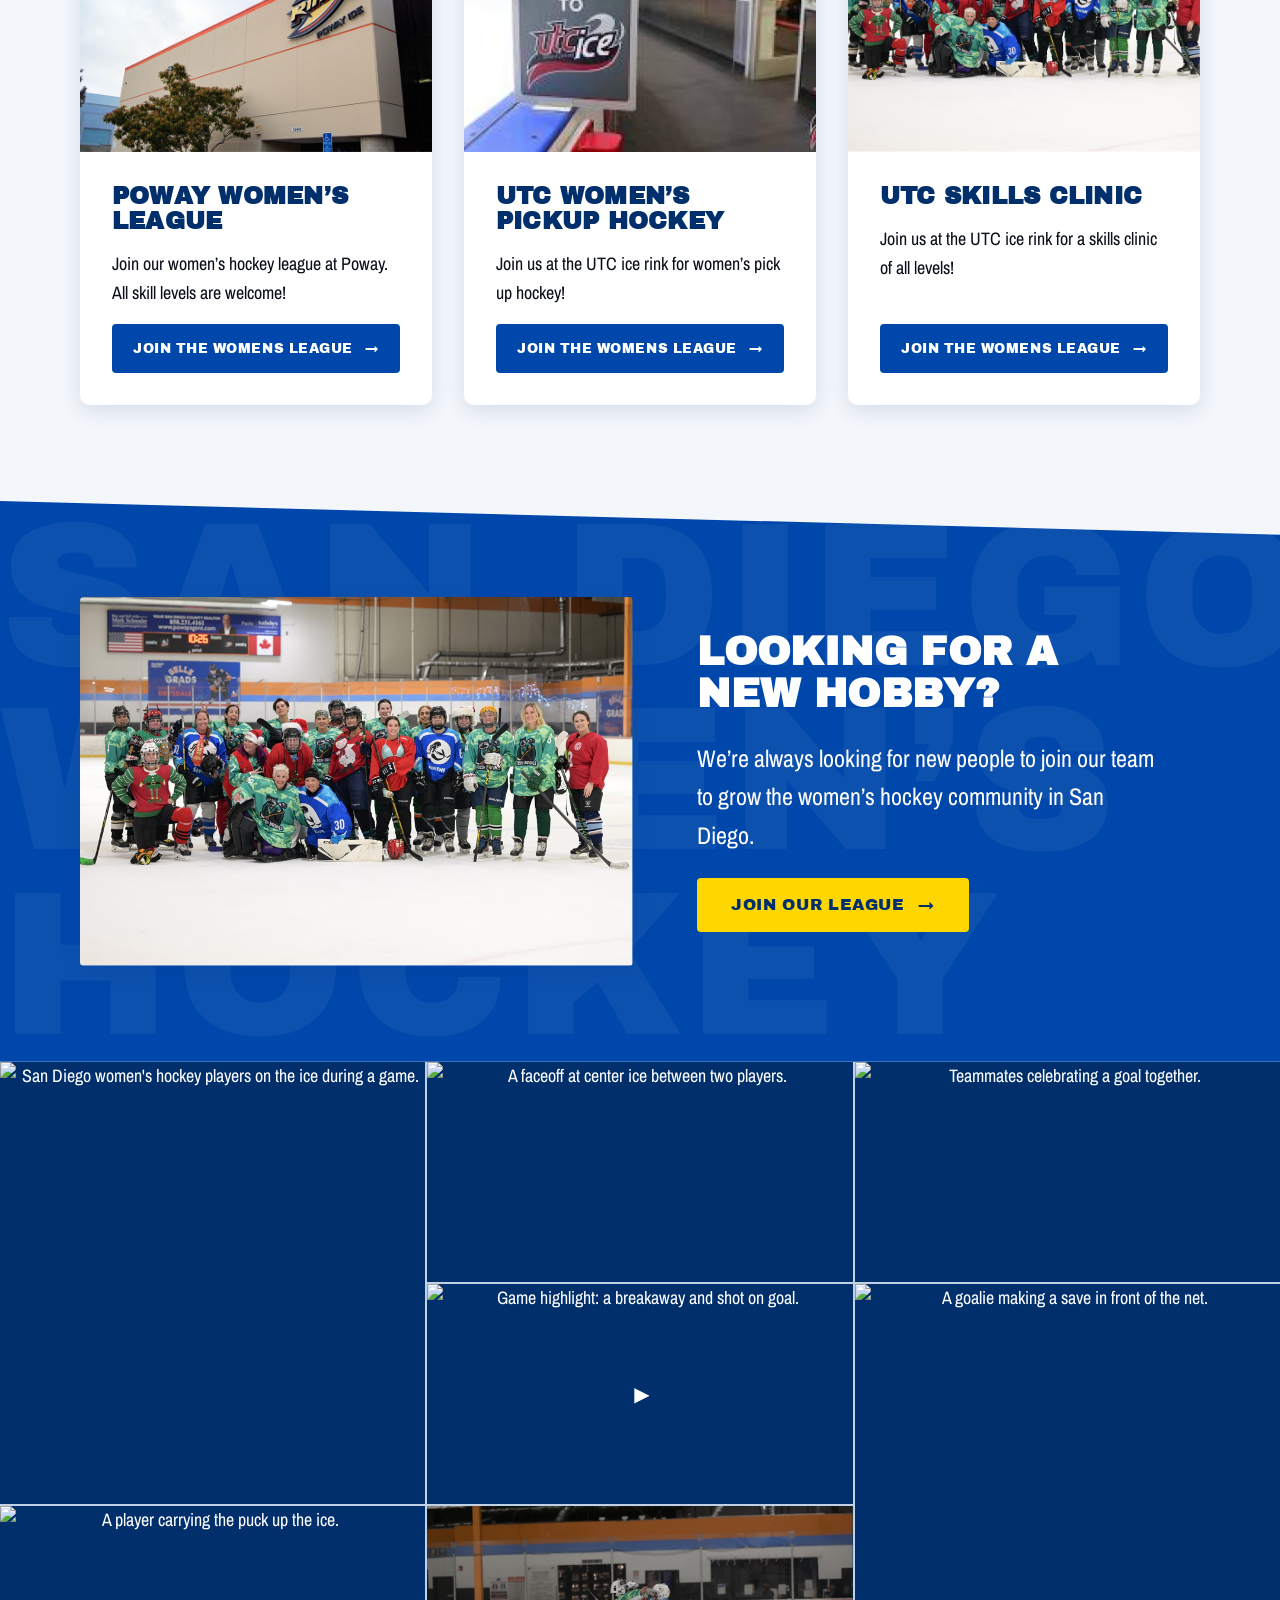
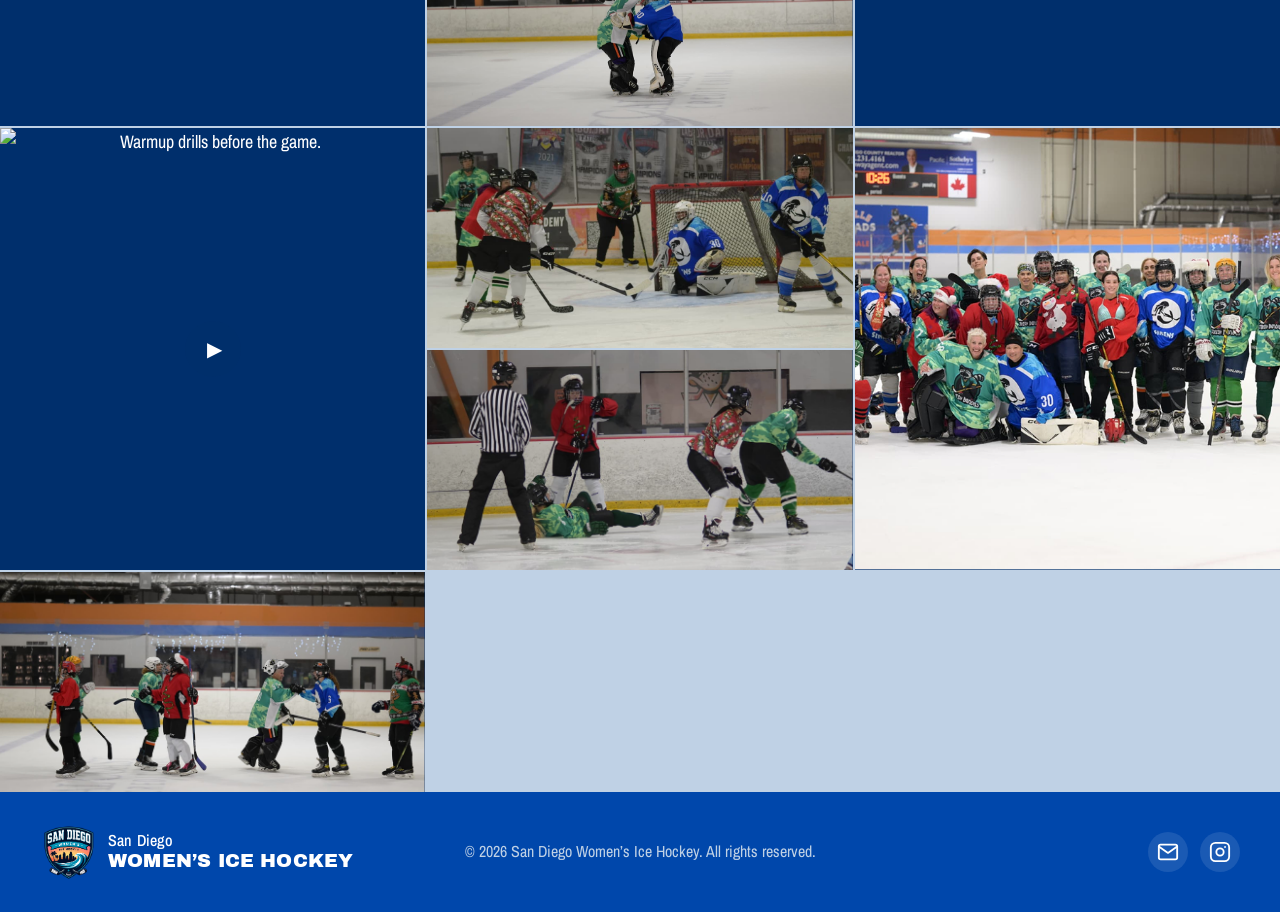
==== commit a86f8866: "new page added" ====
--- a/index.html
+++ b/index.html
@@ -16,7 +16,7 @@
     <header class="site-header">
       <div class="site-header__inner">
         <a class="brand" href="/" aria-label="San Diego Women's Ice Hockey home">
-          <img class="brand__logo" src="assets/logo.svg" alt="">
+          <img class="brand__logo" src="assets/logo.png" alt="">
           <span class="brand__text">
             <span class="brand__eyebrow">San Diego</span>
             <span class="brand__name">Women&rsquo;s Ice Hockey</span>
@@ -33,7 +33,7 @@
 
         <nav class="nav" id="primary-nav" aria-label="Primary">
           <ul class="nav__list">
-            <li><a class="nav__link" href="#leagues">Womens Leagues</a></li>
+            <li><a class="nav__link" href="leagues.html">Womens Leagues</a></li>
             <li><a class="nav__link" href="#learn">Learn to Play</a></li>
             <li><a class="nav__link" href="#contact">Contact Us</a></li>
           </ul>
@@ -160,7 +160,7 @@
     <footer class="site-footer">
       <div class="site-footer__inner">
         <a class="brand brand--footer" href="/" aria-label="San Diego Women's Ice Hockey home">
-          <img class="brand__logo" src="assets/logo.svg" alt="">
+          <img class="brand__logo" src="assets/logo.png" alt="">
           <span class="brand__text">
             <span class="brand__eyebrow">San Diego</span>
             <span class="brand__name">Women&rsquo;s Ice Hockey</span>
--- a/css/base.css
+++ b/css/base.css
@@ -173,6 +173,10 @@
 .btn--block { display: flex; width: 100%; }
 .btn--cta { font-size: var(--fs-xs); padding-inline: var(--space-4); }
 
+/* Arrow that nudges right on hover */
+.btn__arrow { transition: transform var(--transition); }
+.btn:hover .btn__arrow { transform: translateX(4px); }
+
 
 
 /* ============================================================
--- a/css/landing.css
+++ b/css/landing.css
@@ -378,13 +378,18 @@
  
 .photos__grid {
   display: grid;
-  grid-template-columns: repeat(5, 1fr);
-  grid-auto-rows: 1fr;
-  gap: 2px;                          /* thin seams, near-touching like the hero gallery */
-  min-height: 80vh;
-}
- 
-.photos__item { min-height: 0; }     /* let grid rows control height */
+  grid-template-columns: repeat(3, 1fr);
+  grid-auto-rows: 220px;
+  grid-auto-flow: dense;
+  gap: 2px;
+}
+
+.photos__item { min-height: 0; }
+.photos__item:nth-child(9n + 1),
+.photos__item:nth-child(9n + 5),
+.photos__item:nth-child(9n + 8) {
+  grid-row: span 2;
+}
  
 .photos__btn {
   display: block;
@@ -564,6 +569,59 @@
 .site-footer__social a:hover {
   background: var(--color-accent);
   color: var(--color-quaternary);
+}
+
+/* ============================================================
+   LEAGUE HERO — intro on leagues.html (image left, copy right)
+   ============================================================ */
+.league-hero {
+  padding-block: var(--space-8);
+}
+
+.league-hero__inner {
+  display: grid;
+
+  grid-template-columns: 1.6fr 1fr;   /* was 1.05fr 1fr */
+  gap: clamp(var(--space-6), 4vw, var(--space-8));   /* was space-7, 6vw, space-9 */
+  align-items: center;
+}
+
+.league-hero__media img {
+  width: 100%;
+  height: auto;
+  border-radius: var(--radius);
+  box-shadow: var(--shadow-md)
+  
+}
+
+.league-hero__content {
+  display: flex;
+  flex-direction: column;
+  gap: var(--space-5);
+  align-items: flex-start;
+}
+
+.league-hero__title {
+  color: #fff;
+  font-size: var(--fs-xl);
+  line-height: 0.98;
+}
+
+.league-hero__text {
+  color: #fff;
+  font-size: var(--fs-lg);
+  max-width: 38ch;
+  font-weight: 500;
+}
+
+.league-hero .btn--accent {
+  font-size: var(--fs-sm);
+  padding: var(--space-4) var(--space-6);
+}
+
+@media (max-width: 860px) {
+  .league-hero__inner { grid-template-columns: 1fr; gap: var(--space-6); }
+  .league-hero__media { order: -1; }   /* photo above copy */
 }
  
 /* ============================================================
@@ -640,4 +698,162 @@
  
 @media (min-width: 861px) {
   .nav-toggle, .nav-scrim { display: none; }
-}+}
+
+/* ============================================================
+   LEAGUE DETAIL — pale band, slanted top, watermark (#poway)
+   Text left, logo right. Lives on leagues.html
+   ============================================================ */
+.league-detail {
+  position: relative;
+  overflow: hidden;                 /* clip watermark + slant to section */
+  background: var(--color-secondary);
+  color: var(--color-quaternary);
+  padding-block: var(--space-9);
+}
+ 
+/* blue band that slants down toward the right, bleeding from above */
+.league-detail::before {
+  content: "";
+  position: absolute;
+  inset: 0;
+  background: var(--color-primary);
+  clip-path: polygon(0 0, 100% 0, 100% 6%, 0 12%);
+  z-index: 0;
+}
+ 
+/* giant faint heading text behind everything — blue @ 5% */
+.league-detail__watermark {
+  position: absolute;
+  inset: 0;
+  display: flex;
+  align-items: center;
+  font-family: var(--font-heading);
+  text-transform: uppercase;
+  font-size: clamp(5rem, 16vw, 20rem);
+  line-height: 0.9;
+  letter-spacing: 0.02em;
+  color: var(--color-primary);
+  opacity: 0.05;
+  pointer-events: none;
+  white-space: normal;
+  overflow: hidden;
+  z-index: 0;
+  text-align: left;
+}
+ 
+.league-detail__inner {
+  position: relative;               /* above watermark + slant */
+  z-index: 1;
+  display: grid;
+  grid-template-columns: 1.1fr 1fr;
+  align-items: center;
+  gap: var(--space-8);
+  margin-top: var(--space-7);;
+}
+ 
+.league-detail__content {
+  display: flex;
+  flex-direction: column;
+  align-items: flex-start;
+  gap: var(--space-5);
+}
+ 
+.league-detail__title { color: var(--color-quaternary); font-size: var(--fs-xl); }
+ 
+.league-detail__lead {
+  color: var(--color-quaternary);
+  font-size: var(--fs-lg);
+  font-weight: 500;
+}
+ 
+.league-detail__subhead {
+  color: var(--color-quaternary);
+  font-size: var(--fs-lg);
+  font-weight: 600;
+  margin-bottom: calc(-1 * var(--space-3));
+}
+ 
+.league-detail__list {
+  list-style: disc;
+  padding-left: var(--space-6);
+  color: var(--color-quaternary);
+  font-size: var(--fs-base);
+}
+.league-detail__list li + li { margin-top: var(--space-1); }
+ 
+.league-detail__content p {
+  color: var(--color-quaternary);
+  max-width: 42ch;
+}
+ 
+.league-detail__cta {
+  margin-top: var(--space-3);
+  font-size: var(--fs-base);
+}
+ 
+.league-detail__contact {
+  display: inline-flex;
+  align-items: center;
+  font-family: var(--font-heading);
+  text-transform: uppercase;
+  font-size: var(--fs-sm);
+  letter-spacing: 0.02em;
+  color: var(--color-quaternary);
+  text-decoration: underline;
+  text-underline-offset: 4px;
+}
+.league-detail__contact:hover { color: var(--color-primary); }
+ 
+.league-detail__media {
+  display: flex;
+  justify-content: center;
+  align-items: center;
+}
+.league-detail__media img {
+  width: 100%;
+  max-width: 460px;
+  height: auto;
+  box-shadow: none;
+}
+ 
+@media (max-width: 860px) {
+  .league-detail__inner { grid-template-columns: 1fr; gap: var(--space-6); }
+  .league-detail__media { order: -1; }   /* logo above text */
+  .league-detail__media img { max-width: 320px; }
+}
+/* ============================================================
+   LEAGUE DETAIL — ALT (blue band, white text, white button)
+   Inverse of the pale section. Used for #utc (logo left, text right)
+   ============================================================ */
+.league-detail--alt {
+  background: var(--color-primary);
+  color: #fff;
+}
+ 
+/* pale band slanting down from above, bleeding from the pale section */
+.league-detail--alt::before {
+  background: var(--color-secondary);
+  clip-path: polygon(0 0, 100% 0, 100% 12%, 0 6%);
+}
+ 
+.league-detail--alt .league-detail__title,
+.league-detail--alt .league-detail__lead,
+.league-detail--alt .league-detail__subhead,
+.league-detail--alt .league-detail__list,
+.league-detail--alt .league-detail__content p {
+  color: #fff;
+}
+ 
+/* white button with blue label */
+.league-detail--alt .btn--primary {
+  background: #fff;
+  color: var(--color-primary);
+}
+.league-detail--alt .btn--primary:hover {
+  background: var(--color-secondary);
+  color: var(--color-primary);
+}
+ 
+.league-detail--alt .league-detail__contact { color: #fff; }
+.league-detail--alt .league-detail__contact:hover { color: var(--color-accent); }
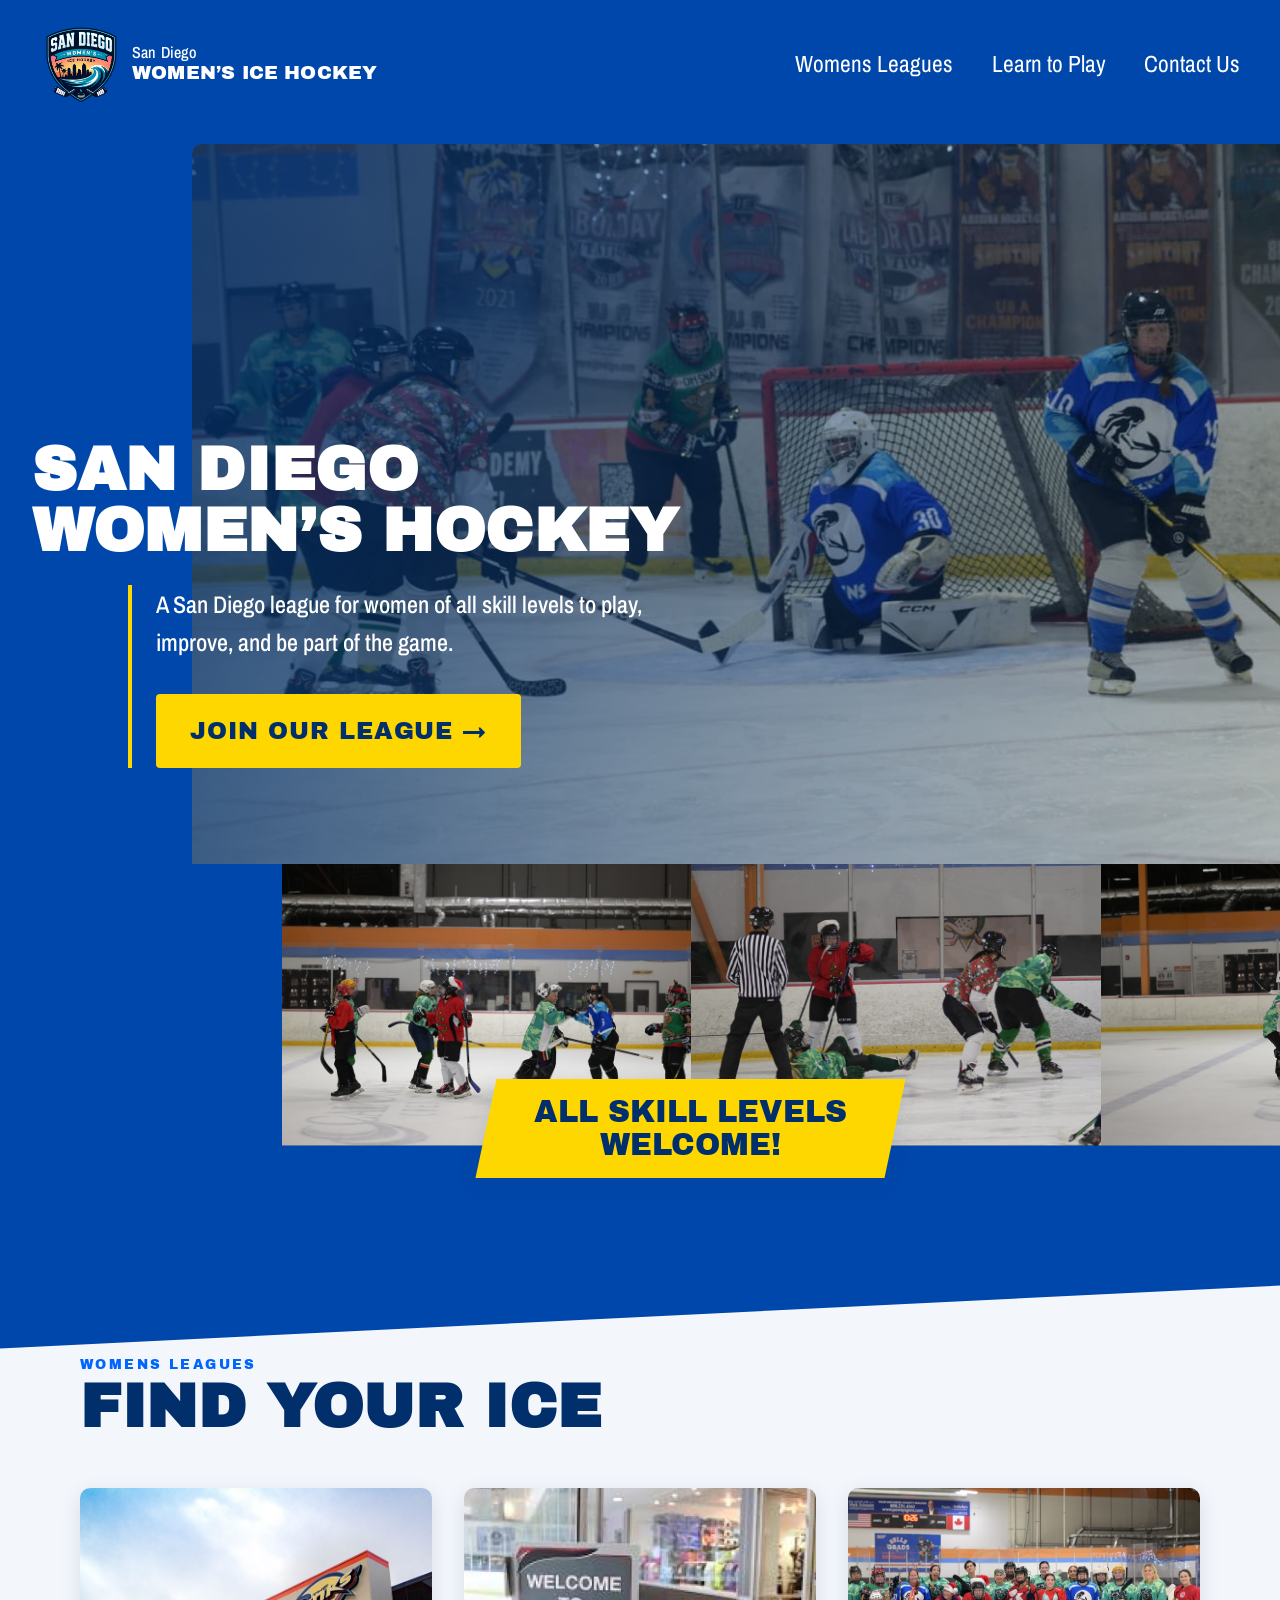
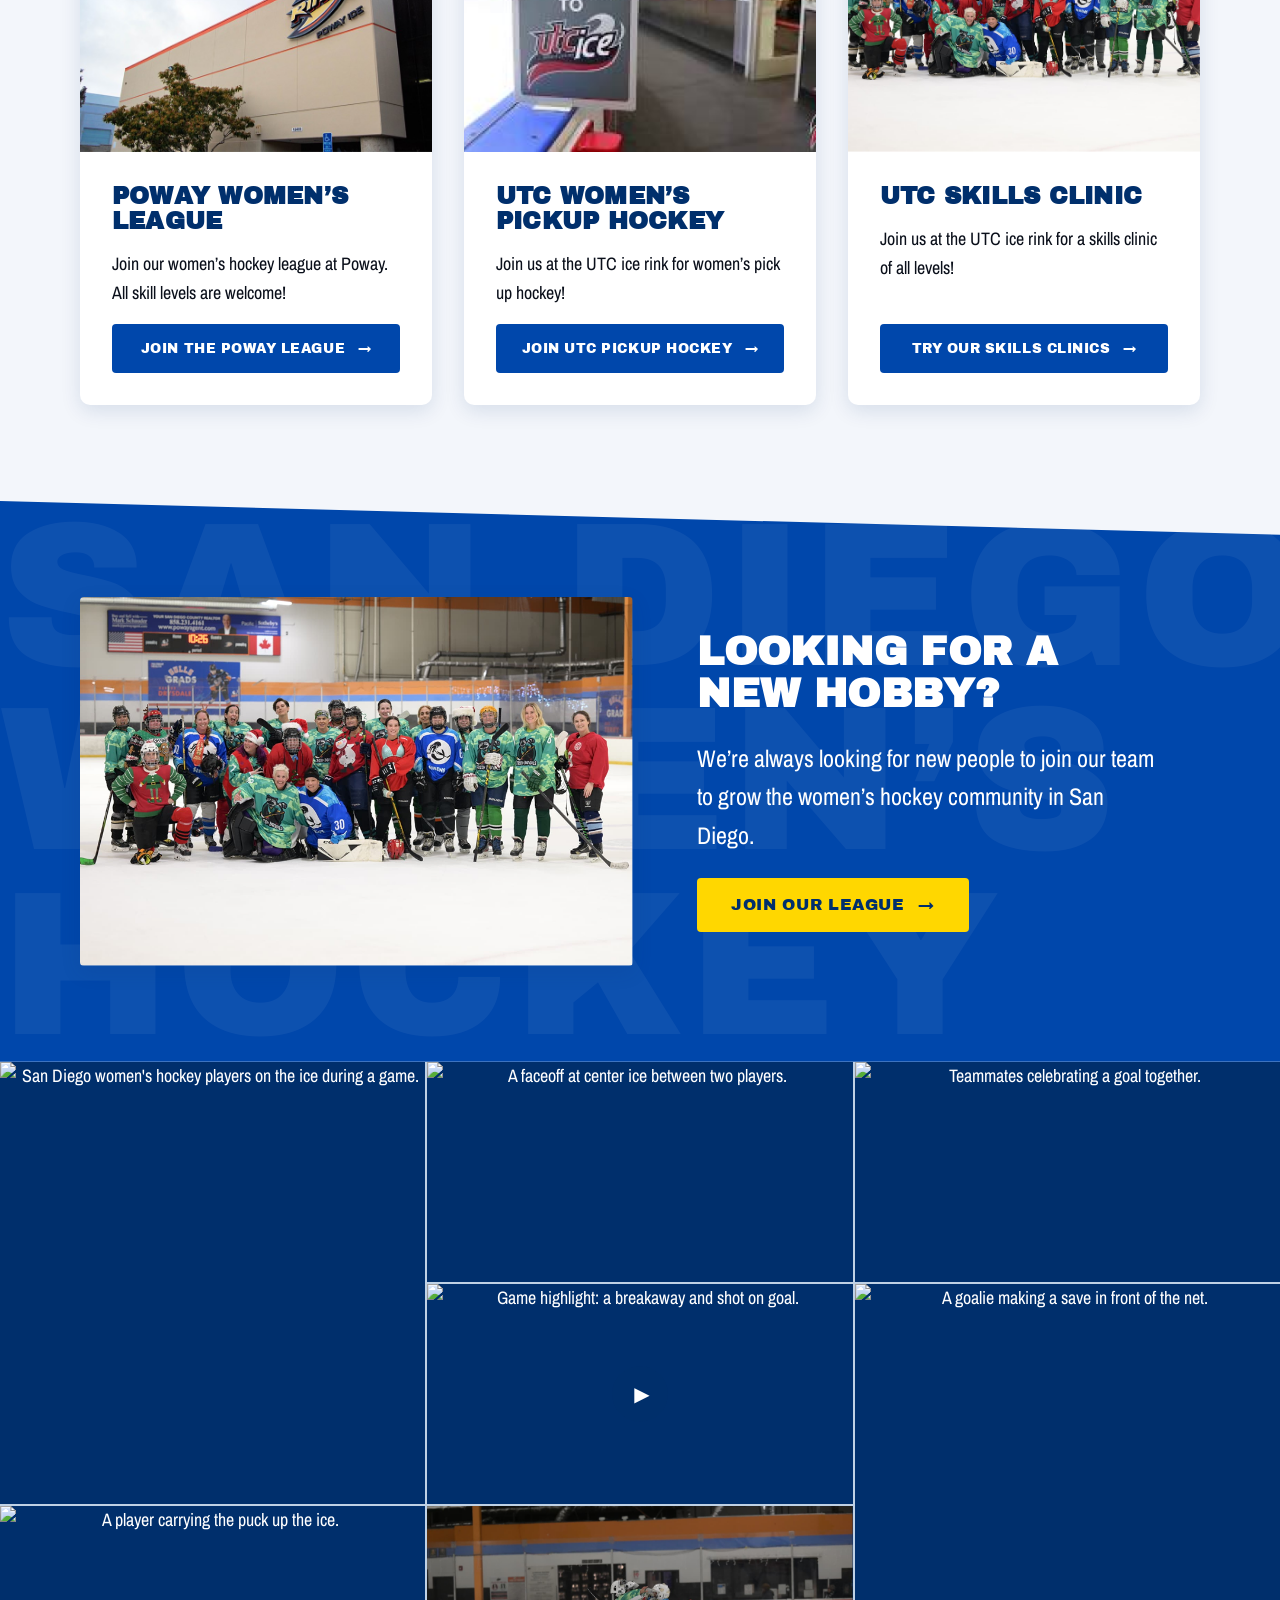
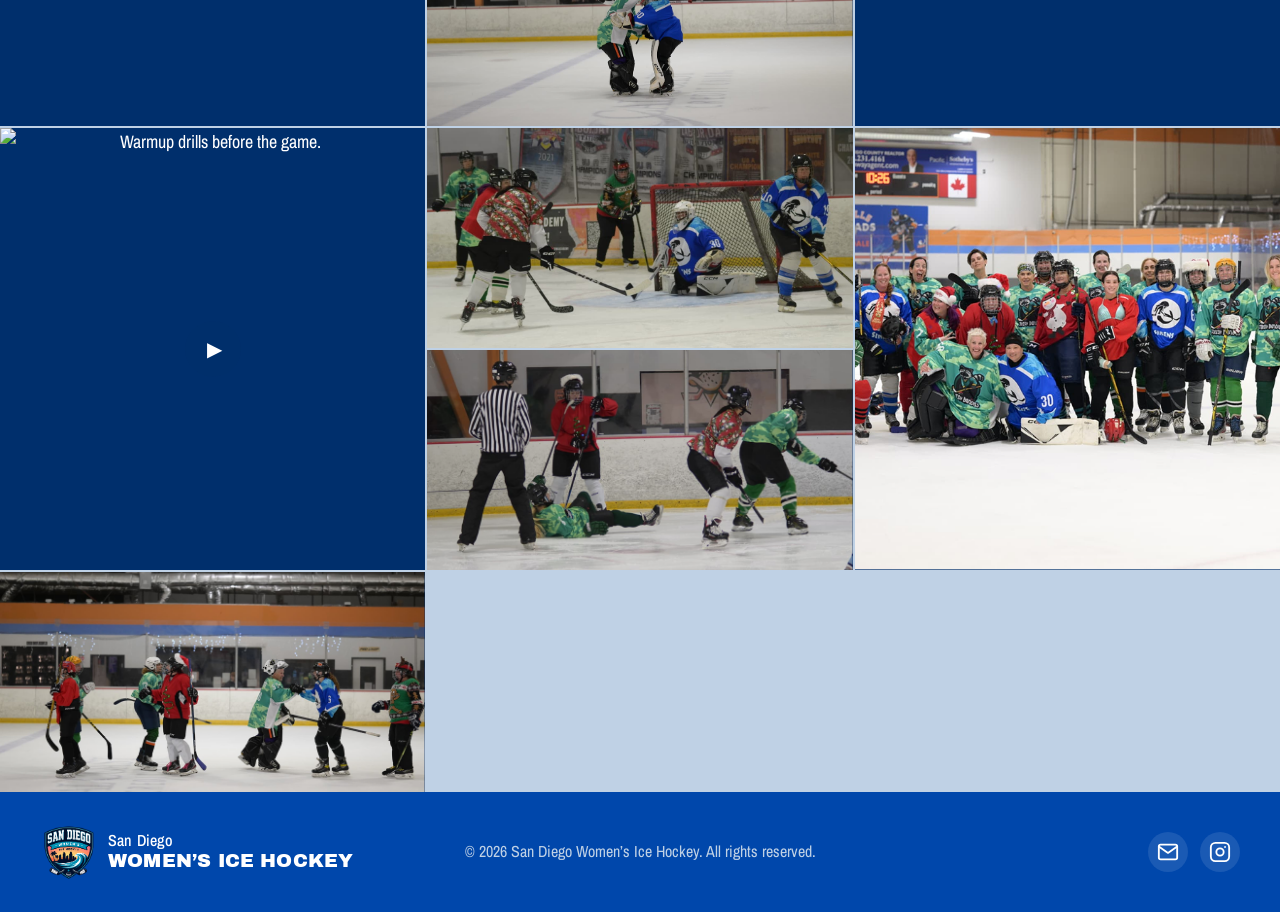
==== commit 1025d999: "added a contact page" ====
--- a/index.html
+++ b/index.html
@@ -35,7 +35,7 @@
           <ul class="nav__list">
             <li><a class="nav__link" href="leagues.html">Womens Leagues</a></li>
             <li><a class="nav__link" href="#learn">Learn to Play</a></li>
-            <li><a class="nav__link" href="#contact">Contact Us</a></li>
+            <li><a class="nav__link" href="contact.html">Contact Us</a></li>
           </ul>
         </nav>
         <div class="nav-scrim" aria-hidden="true"></div>
@@ -53,7 +53,7 @@
             <h1 class="hero__title" id="hero-title">San Diego<br>Women&rsquo;s Hockey</h1>
             <div class="hero__lead">
               <p class="hero__text">A San Diego league for women of all skill levels to play, improve, and be part of the game.</p>
-              <a href="#leagues" class="btn btn--accent">Join our league&nbsp;&rarr;</a>
+              <a href="contact.html" class="btn btn--accent">Join our league&nbsp;&rarr;</a>
             </div>
           </div>
         </div>
@@ -88,7 +88,7 @@
               <div class="card__body">
                 <h3 class="card__title">Poway Women&rsquo;s League</h3>
                 <p class="card__text">Join our women&rsquo;s hockey league at Poway. All skill levels are welcome!</p>
-                <a href="#contact" class="btn btn--cta btn--block">Join the womens league&nbsp;<span class="btn__arrow" aria-hidden="true">&rarr;</span></a>
+                <a href="leagues.html#poway" class="btn btn--cta btn--block">Join the Poway League&nbsp;<span class="btn__arrow" aria-hidden="true">&rarr;</span></a>
               </div>
             </li>
 
@@ -99,7 +99,7 @@
               <div class="card__body">
                 <h3 class="card__title">UTC Women&rsquo;s Pickup Hockey</h3>
                 <p class="card__text">Join us at the UTC ice rink for women&rsquo;s pick up hockey!</p>
-                <a href="#contact" class="btn btn--cta btn--block">Join the womens league&nbsp;<span class="btn__arrow" aria-hidden="true">&rarr;</span></a>
+                <a href="leagues.html#utc" class="btn btn--cta btn--block">Join UTC pickup Hockey&nbsp;<span class="btn__arrow" aria-hidden="true">&rarr;</span></a>
               </div>
             </li>
 
@@ -110,7 +110,7 @@
               <div class="card__body">
                 <h3 class="card__title">UTC Skills Clinic</h3>
                 <p class="card__text">Join us at the UTC ice rink for a skills clinic of all levels!</p>
-                <a href="#contact" class="btn btn--cta btn--block">Join the womens league&nbsp;<span class="btn__arrow" aria-hidden="true">&rarr;</span></a>
+                <a href="contact.html" class="btn btn--cta btn--block">Try our skills clinics&nbsp;<span class="btn__arrow" aria-hidden="true">&rarr;</span></a>
               </div>
             </li>
           </ul>
@@ -127,7 +127,7 @@
           <div class="hobby__content">
             <h2 class="hobby__title" id="hobby-title">Looking for a<br>new hobby?</h2>
             <p class="hobby__text">We&rsquo;re always looking for new people to join our team to grow the women&rsquo;s hockey community in San Diego.</p>
-            <a href="#contact" class="btn btn--accent">Join our league&nbsp;<span class="btn__arrow" aria-hidden="true">&rarr;</span></a>
+            <a href="contact.html" class="btn btn--accent">Join our league&nbsp;<span class="btn__arrow" aria-hidden="true">&rarr;</span></a>
           </div>
         </div>
       </section>
@@ -172,7 +172,7 @@
         <div class="site-footer__contact">
           <ul class="site-footer__social">
             <li>
-              <a href="mailto:hello@sdwomenshockey.com" aria-label="Email us">
+              <a href="mailto:michellem@dana-net.com" aria-label="Email us">
                 <svg viewBox="0 0 24 24" width="22" height="22" fill="none" stroke="currentColor" stroke-width="2" stroke-linecap="round" stroke-linejoin="round" aria-hidden="true">
                   <rect x="2" y="4" width="20" height="16" rx="2"/>
                   <path d="m2 6 10 7L22 6"/>
--- a/css/landing.css
+++ b/css/landing.css
@@ -856,4 +856,135 @@
 }
  
 .league-detail--alt .league-detail__contact { color: #fff; }
-.league-detail--alt .league-detail__contact:hover { color: var(--color-accent); }+.league-detail--alt .league-detail__contact:hover { color: var(--color-accent); }
+
+/* ===================== CONTACT ===================== */
+.contact {
+  background: var(--color-primary);
+  color: #fff;
+  padding-block: var(--space-8);
+}
+
+.contact__inner {
+  display: grid;
+  grid-template-columns: 1.3fr 1fr;
+  gap: var(--space-7);
+  align-items: start;
+}
+
+.contact__title {
+  margin: 0 0 var(--space-6);
+  color: #fff;
+}
+
+.contact-form__row {
+  display: grid;
+  grid-template-columns: 1fr 1fr;
+  gap: var(--space-4);
+}
+
+.field {
+  display: flex;
+  flex-direction: column;
+  margin-bottom: var(--space-4);
+}
+
+.field__label {
+  font-family: "Archivo Narrow", sans-serif;
+  text-transform: none;
+  font-size: 0.95rem;
+  margin-bottom: var(--space-2);
+  color: #fff;
+}
+
+.field__input {
+  width: 100%;
+  background: #fff;
+  border: 2px solid transparent;
+  border-radius: 6px;
+  padding: 0.75rem 0.9rem;
+  font: inherit;
+  font-family: "Archivo Narrow", sans-serif;
+  color: var(--color-quaternary);
+}
+
+.field__input:focus-visible {
+  outline: none;
+  border-color: var(--color-accent);
+}
+
+.field__textarea {
+  resize: vertical;
+  min-height: 180px;
+}
+
+.field__select {
+  appearance: none;
+  cursor: pointer;
+  background-image: url("data:image/svg+xml,%3Csvg xmlns='http://www.w3.org/2000/svg' viewBox='0 0 24 24' fill='none' stroke='%23002f6c' stroke-width='2.5' stroke-linecap='round' stroke-linejoin='round'%3E%3Cpolyline points='6 9 12 15 18 9'/%3E%3C/svg%3E");
+  background-repeat: no-repeat;
+  background-position: right 0.9rem center;
+  background-size: 18px;
+  padding-right: 2.6rem;
+}
+
+.contact-form__submit {
+  margin-top: var(--space-2);
+}
+
+.contact__director-group {
+  margin-bottom: var(--space-9);
+}
+
+.contact__director-title {
+  color: #fff;
+  margin: 0 0 var(--space-4);
+}
+
+.contact__person {
+  margin: 0 0 var(--space-4);
+  line-height: 1.4;
+}
+
+.contact__person-name {
+  display: block;
+  font-weight: 700;
+}
+
+.contact__person a {
+  color: #fff;
+  word-break: break-word;
+}
+
+@media (max-width: 860px) {
+  .contact__inner { grid-template-columns: 1fr; gap: var(--space-6); }
+  .contact-form__row { grid-template-columns: 1fr; }
+}
+
+.field--checkboxes {
+  border: none;
+  padding: 0;
+  margin-bottom: var(--space-4);
+}
+
+.field--checkboxes .field__label {
+  margin-bottom: var(--space-3);
+}
+
+.checkbox {
+  display: flex;
+  align-items: center;
+  gap: 0.6rem;
+  margin-bottom: var(--space-3);
+  cursor: pointer;
+  font-family: "Archivo Narrow", sans-serif;
+  text-transform: none;
+  color: #fff;
+}
+
+.checkbox input {
+  width: 20px;
+  height: 20px;
+  accent-color: var(--color-accent);
+  cursor: pointer;
+}
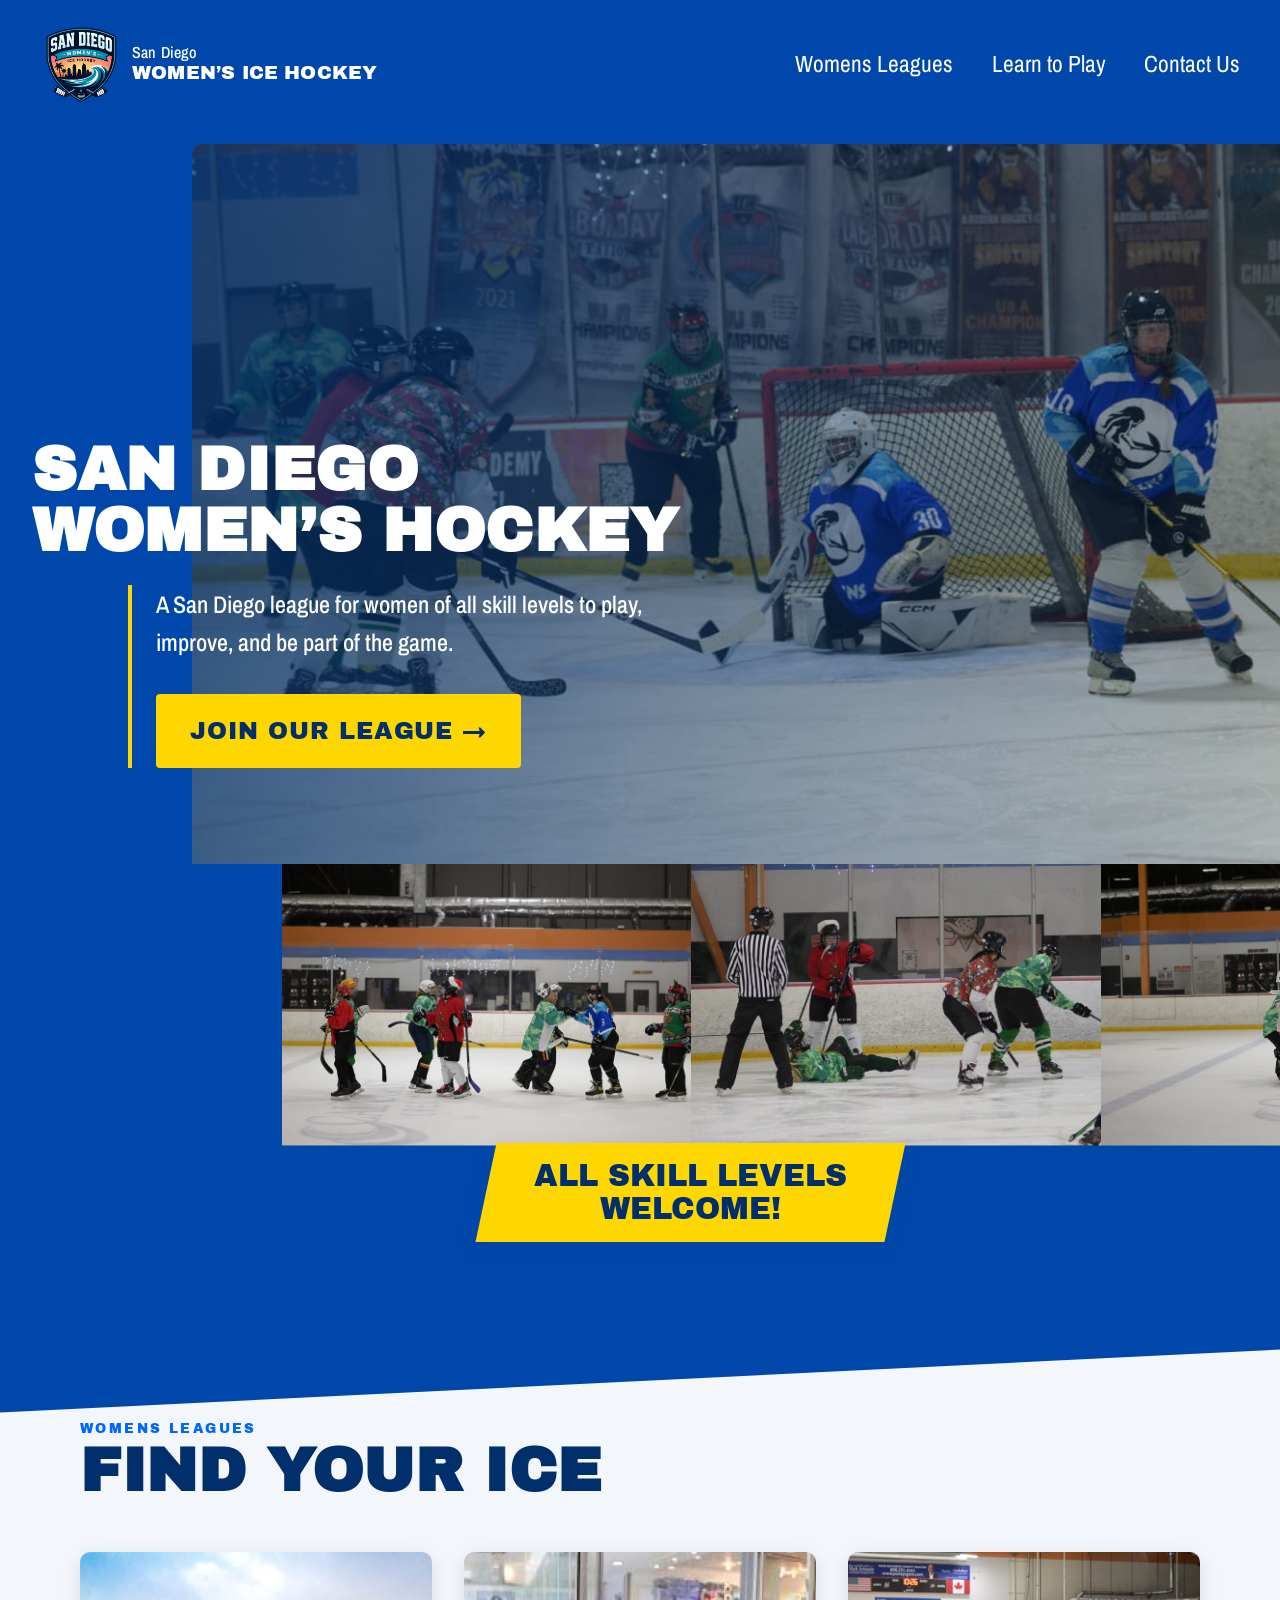
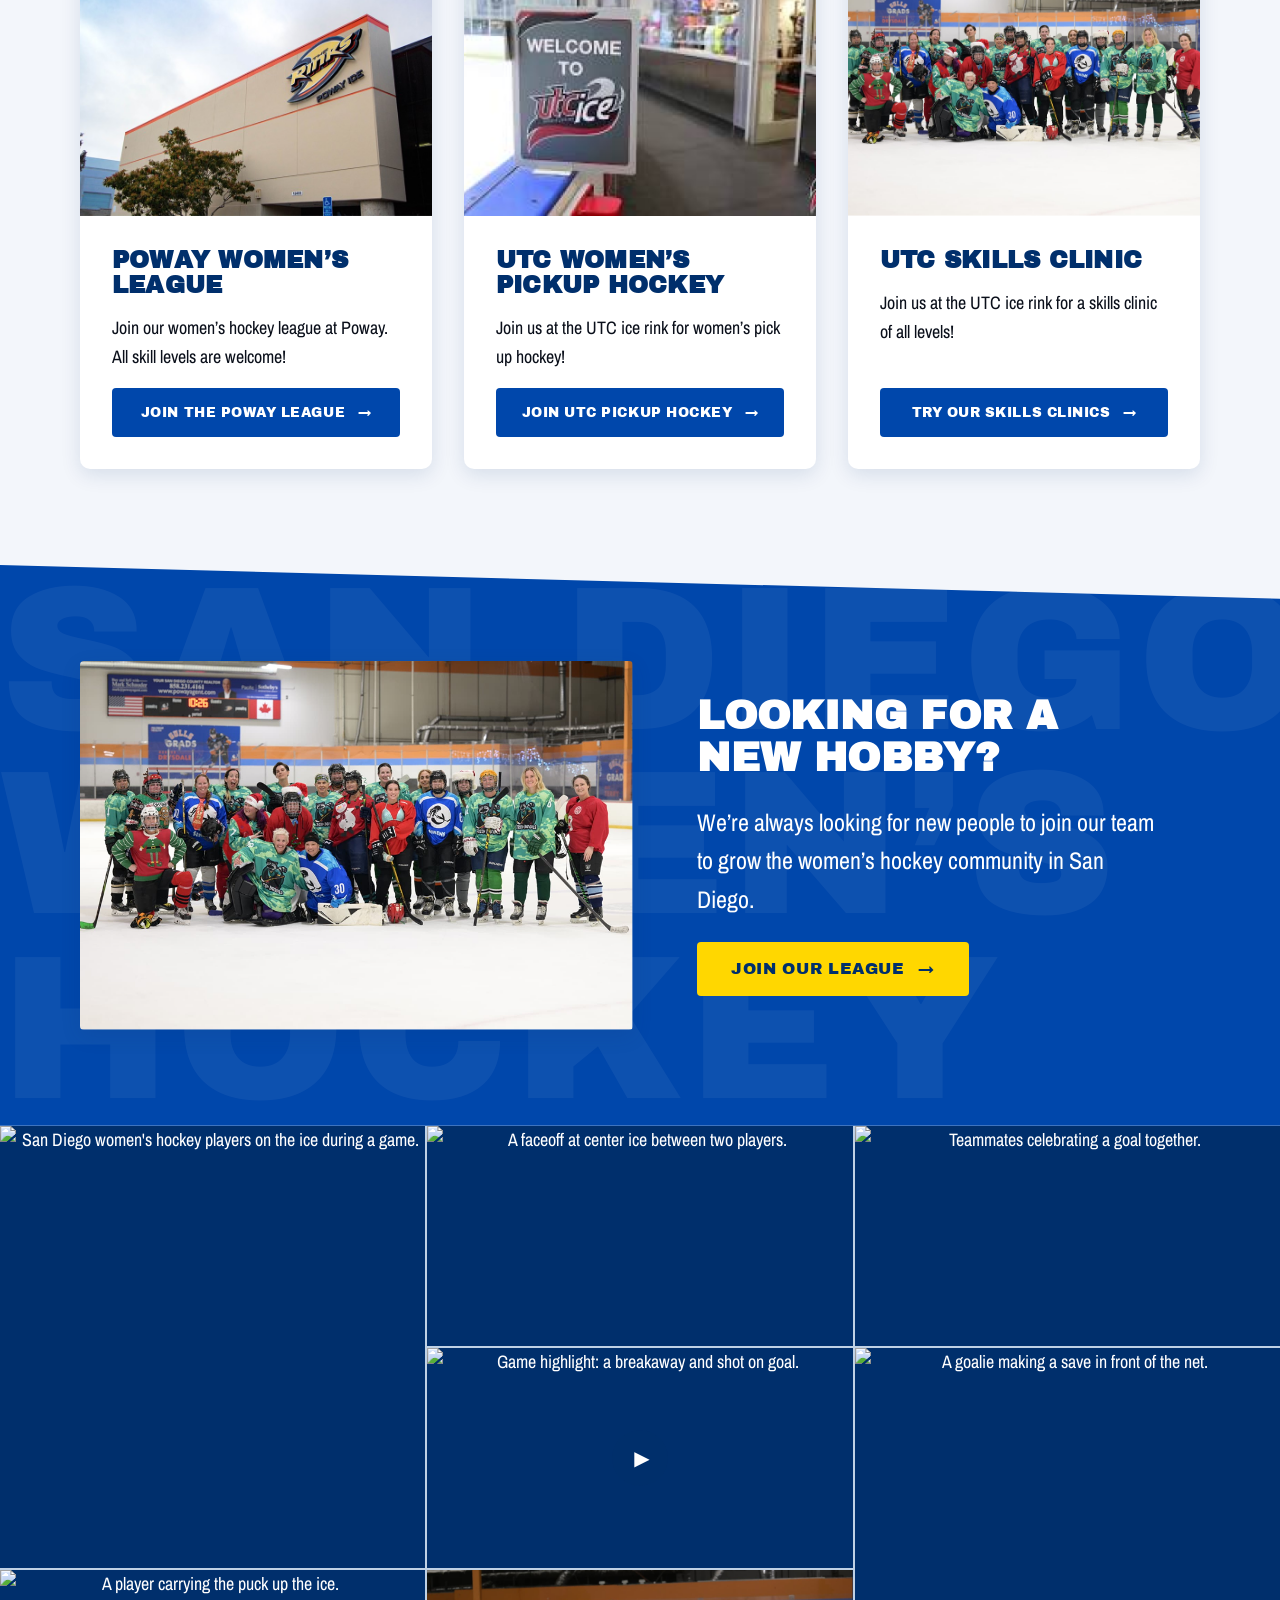
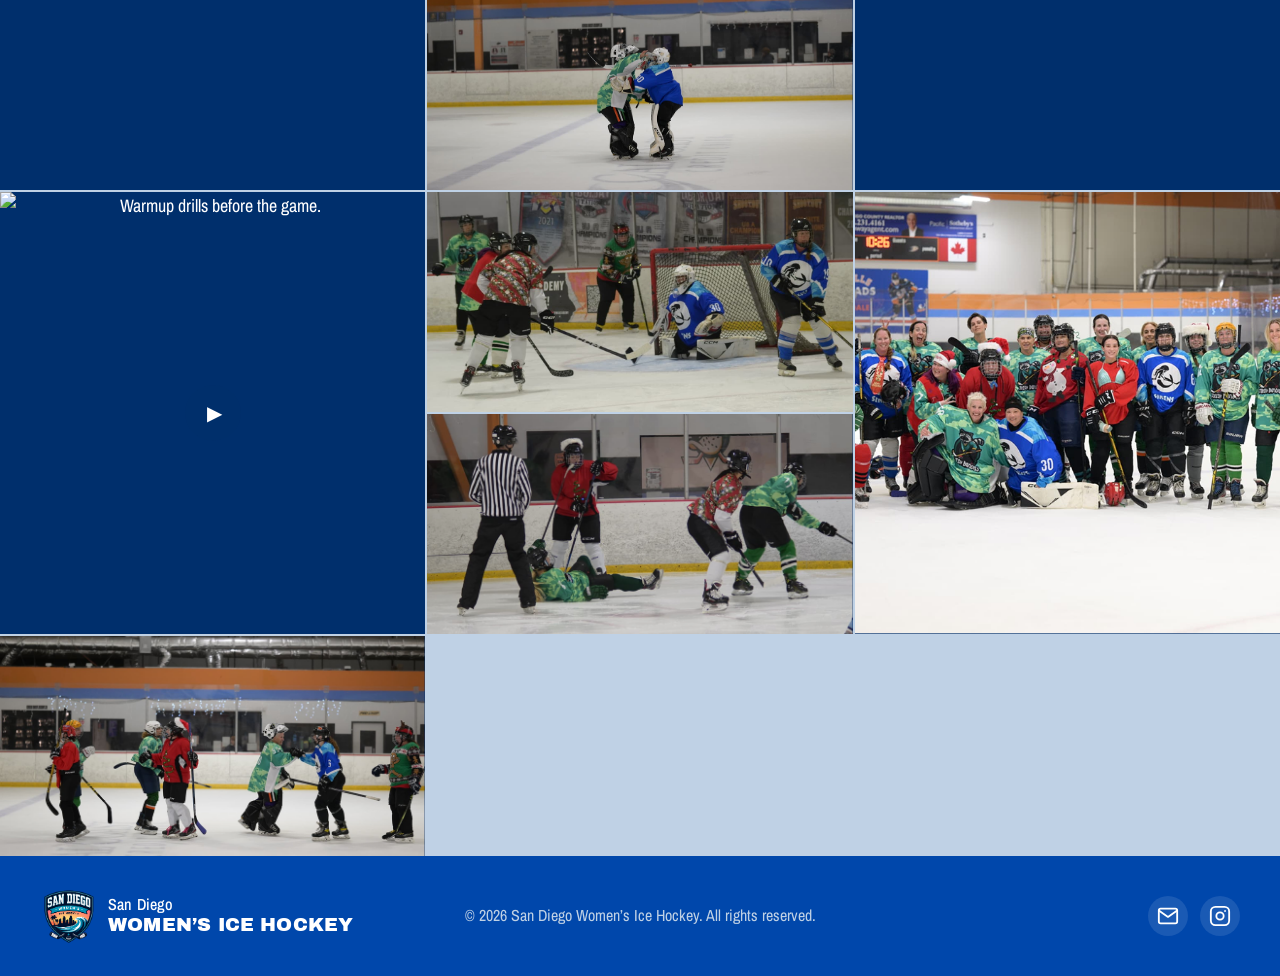
==== commit 99e50de3: "minor fixes" ====
--- a/index.html
+++ b/index.html
@@ -70,6 +70,20 @@
         </ul>
 
         <div class="sticker"><span>All skill levels<br>welcome!</span></div>
+        <div class="gallery__controls">
+          <button type="button" class="gallery__arrow" data-dir="prev" aria-label="Scroll gallery left">
+            <svg viewBox="0 0 24 24" width="24" height="24" fill="none" stroke="currentColor" stroke-width="2.4" stroke-linecap="round" stroke-linejoin="round" aria-hidden="true">
+              <line x1="20" y1="12" x2="4" y2="12"/>
+              <polyline points="10 6 4 12 10 18"/>
+            </svg>
+          </button>
+          <button type="button" class="gallery__arrow" data-dir="next" aria-label="Scroll gallery right">
+            <svg viewBox="0 0 24 24" width="24" height="24" fill="none" stroke="currentColor" stroke-width="2.4" stroke-linecap="round" stroke-linejoin="round" aria-hidden="true">
+              <line x1="4" y1="12" x2="20" y2="12"/>
+              <polyline points="14 6 20 12 14 18"/>
+            </svg>
+          </button>
+        </div>
       </section>
 
       <!-- ===== LEAGUES ===== -->
@@ -180,7 +194,7 @@
               </a>
             </li>
             <li>
-              <a href="https://www.instagram.com/" aria-label="Follow us on Instagram" target="_blank" rel="noopener">
+              <a href="https://www.instagram.com/sdwomensicehockey/" aria-label="Follow us on Instagram" target="_blank" rel="noopener">
                 <svg viewBox="0 0 24 24" width="22" height="22" fill="none" stroke="currentColor" stroke-width="2" stroke-linecap="round" stroke-linejoin="round" aria-hidden="true">
                   <rect x="2" y="2" width="20" height="20" rx="5"/>
                   <circle cx="12" cy="12" r="4"/>
--- a/css/landing.css
+++ b/css/landing.css
@@ -236,6 +236,34 @@
   transform: skewX(12deg);   /* un-skew the text */
 }
 
+/* Carousel arrow controls */
+.gallery__controls {
+  display: flex;
+  gap: var(--space-3);
+  justify-content: flex-end;
+  padding-right: var(--gutter);
+  margin-top: var(--space-4);
+}
+
+.gallery__arrow {
+  display: inline-flex;
+  align-items: center;
+  justify-content: center;
+  width: 48px;
+  height: 48px;
+  border: 2px solid var(--color-primary);
+  border-radius: 999px;
+  background: transparent;
+  color: var(--color-primary);
+  cursor: pointer;
+  transition: background 0.18s ease, color 0.18s ease;
+}
+
+.gallery__arrow:hover,
+.gallery__arrow:focus-visible {
+  background: var(--color-primary);
+  color: #fff;
+}
 /* ============================================================
    LEAGUES — three-card grid (#leagues)
    ============================================================ */
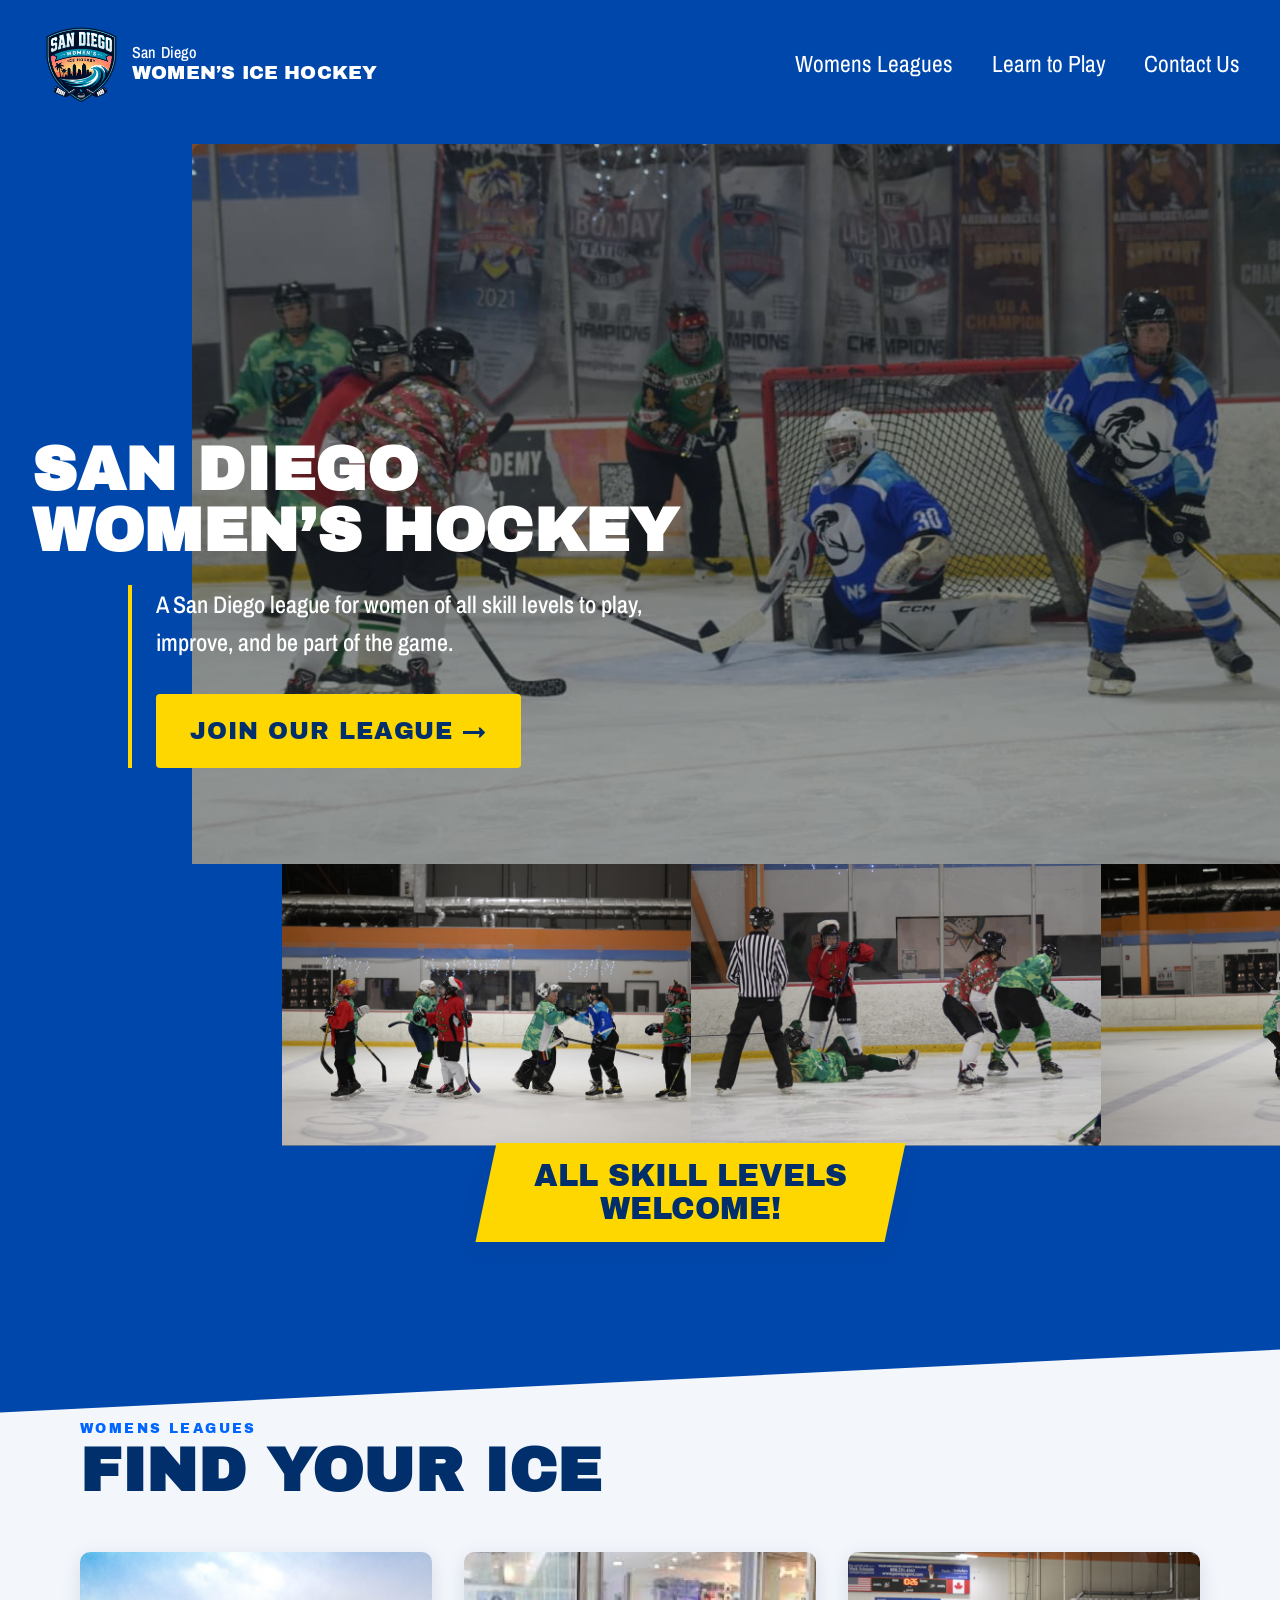
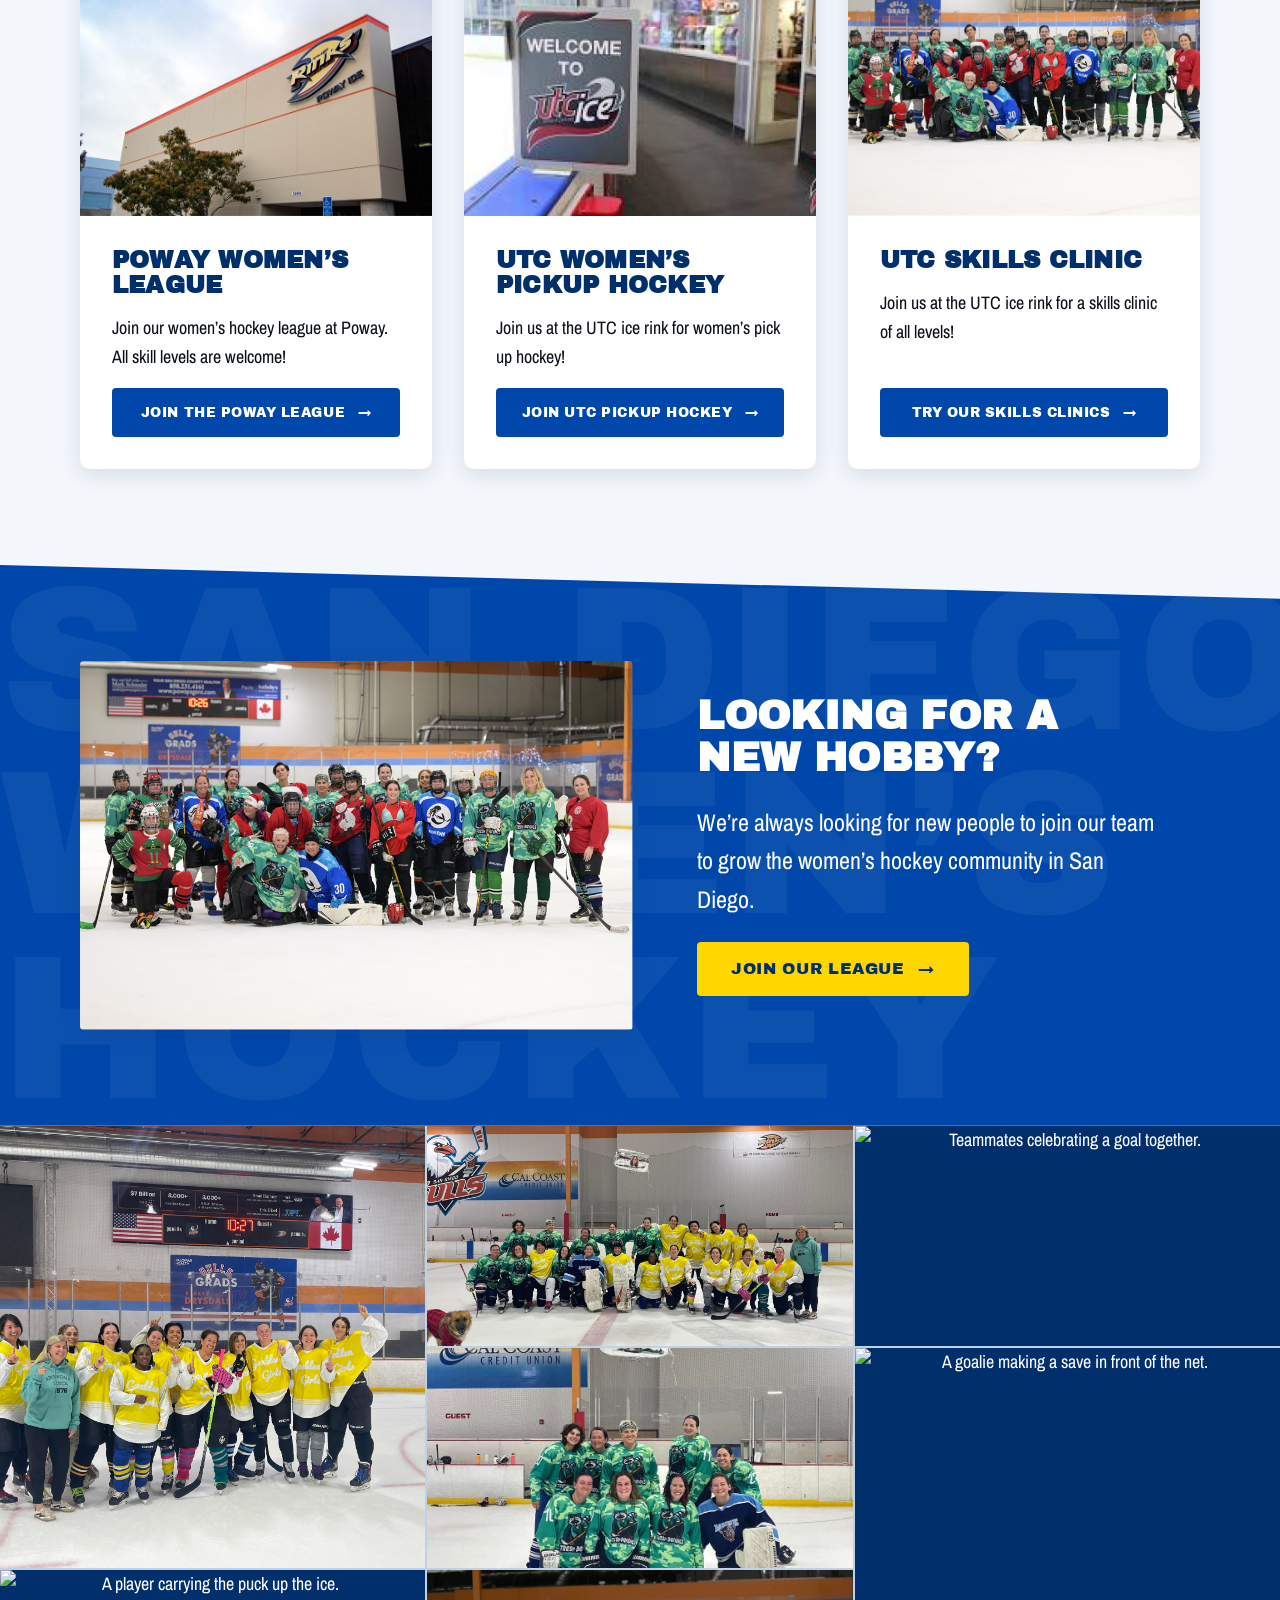
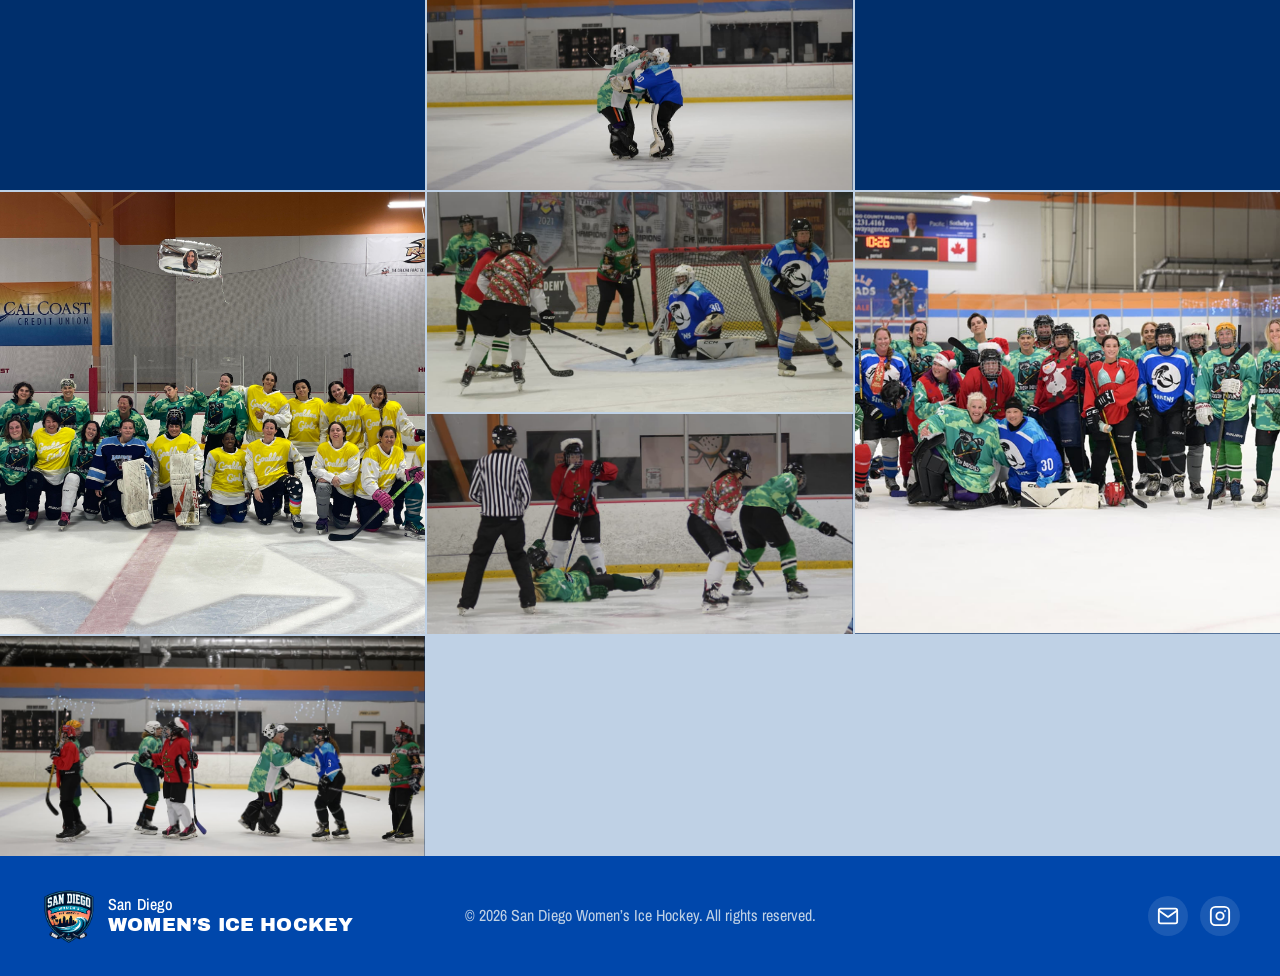
==== commit 04dff169: "mobile fixes" ====
--- a/index.html
+++ b/index.html
@@ -7,6 +7,10 @@
   <meta name="description" content="A San Diego league for women of all skill levels to play, improve, and be part of the game.">
   <link rel="stylesheet" href="css/base.css">
   <link rel="stylesheet" href="css/landing.css">
+  <link rel="apple-touch-icon" sizes="180x180" href="/apple-touch-icon.png">
+  <link rel="icon" type="image/png" sizes="32x32" href="/favicon-32x32.png">
+  <link rel="icon" type="image/png" sizes="16x16" href="/favicon-16x16.png">
+  <link rel="manifest" href="/site.webmanifest">
 </head>
 <body class="landing">
   <a href="#main" class="skip-link">Skip to content</a>
@@ -24,10 +28,10 @@
         </a>
 
         <button class="nav-toggle" aria-label="Open menu" aria-expanded="false" aria-controls="primary-nav">
-          <svg viewBox="0 0 24 24" fill="none" stroke="currentColor" stroke-width="2.2" aria-hidden="true">
-            <line x1="3" y1="6" x2="21" y2="6"/>
-            <line x1="3" y1="12" x2="21" y2="12"/>
-            <line x1="3" y1="18" x2="21" y2="18"/>
+          <svg viewBox="0 0 19 7" fill="none" stroke="currentColor" stroke-width="1" stroke-linecap="square" aria-hidden="true">
+            <line x1="5" y1="0.5" x2="19" y2="0.5"/>
+            <line x1="0" y1="3.5" x2="19" y2="3.5"/>
+            <line x1="9" y1="6.5" x2="19" y2="6.5"/>
           </svg>
         </button>
 
--- a/css/landing.css
+++ b/css/landing.css
@@ -71,7 +71,7 @@
   padding: var(--space-2);
   color: #fff;
 }
-.nav-toggle svg { width: 28px; height: 28px; }
+.nav-toggle svg { width: 40px; height: auto; }
 
 .nav__list {
   display: flex;
@@ -113,7 +113,7 @@
 
 .hero__media {
   position: relative;
-  border-top-left-radius: var(--radius-lg);
+  
   min-height: 80vh;
   display: flex;
   align-items: flex-end;
@@ -126,7 +126,7 @@
   width: 100%;
   height: 100%;
   object-fit: cover;
-  border-top-left-radius: var(--radius-lg);
+  
 }
 
 /* dark overlay so text stays legible */
@@ -134,12 +134,7 @@
   content: "";
   position: absolute;
   inset: 0;
-  background: linear-gradient(
-    100deg,
-    rgba(0, 47, 108, 0.78) 0%,
-    rgba(0, 47, 108, 0.45) 45%,
-    rgba(0, 47, 108, 0.15) 100%
-  );
+  background: rgba(22, 34, 52, 0.341);
   border-top-left-radius: var(--radius-lg);
 }
 
@@ -197,8 +192,10 @@
   overflow-x: auto;
   scroll-snap-type: x mandatory;
   -webkit-overflow-scrolling: touch;
-  scrollbar-width: thin;
-}
+  scrollbar-width: none;
+}
+
+.gallery__track { scroll-snap-type: none; }
 
 .gallery__item {
   flex: 0 0 auto;
@@ -603,7 +600,7 @@
    LEAGUE HERO — intro on leagues.html (image left, copy right)
    ============================================================ */
 .league-hero {
-  padding-block: var(--space-8);
+  padding-block: var(--space-9);
 }
 
 .league-hero__inner {
@@ -651,82 +648,6 @@
   .league-hero__inner { grid-template-columns: 1fr; gap: var(--space-6); }
   .league-hero__media { order: -1; }   /* photo above copy */
 }
- 
-/* ============================================================
-   RESPONSIVE
-   ============================================================ */
-@media (max-width: 860px) {
-  /* Mobile nav: collapse links behind a toggle */
-  .nav-toggle { display: inline-flex; }
- 
-  .site-header__inner { align-items: center; }
- 
-  .nav {
-    position: fixed;
-    inset: 0 0 0 auto;
-    width: min(80vw, 320px);
-    background: var(--color-quaternary);
-    padding: var(--space-8) var(--space-6);
-    transform: translateX(100%);
-    transition: transform var(--transition);
-    z-index: 100;
-  }
-  .nav[data-open="true"] { transform: translateX(0); }
- 
-  .nav__list { flex-direction: column; align-items: flex-start; gap: var(--space-5); }
-  .nav__link { font-size: var(--fs-xl); }
- 
-  /* dim background when menu open */
-  .nav-scrim {
-    position: fixed;
-    inset: 0;
-    background: rgba(0,0,0,0.5);
-    opacity: 0;
-    visibility: hidden;
-    transition: opacity var(--transition);
-    z-index: 90;
-  }
-  .nav-scrim[data-open="true"] { opacity: 1; visibility: visible; }
- 
-  .hero { padding-top: var(--space-5); padding-left: var(--space-5); }
-  .hero__content { padding: var(--space-5) var(--space-4); }
-  .hero__title { margin-left: calc(-1 * var(--space-4)); }
-  .hero__lead { margin-left: calc(-1 * var(--space-2)); }
- 
-  .gallery { padding-left: var(--space-6); }
-  .gallery__item { width: 78vw; }
- 
-  .sticker { left: auto; right: var(--space-4); bottom: var(--space-4); }
- 
-  .leagues__grid { grid-template-columns: 1fr; }
- 
-  .hobby__inner { grid-template-columns: 1fr; gap: var(--space-6); }
-  .hobby__media { order: -1; }                 /* photo above text */
-  .hobby__watermark { font-size: clamp(3.5rem, 22vw, 7rem); }
- 
-  .photos__grid { grid-template-columns: repeat(2, 1fr); min-height: auto; }
-  .lightbox { flex-direction: column; }
-  .lightbox__nav {
-    position: absolute;
-    top: 50%;
-    transform: translateY(-50%);
-  }
-  .lightbox__nav--prev { left: var(--space-3); }
-  .lightbox__nav--next { right: var(--space-3); }
- 
-  .site-footer__inner { flex-direction: column; align-items: center; gap: var(--space-6); text-align: center; }
-  .site-footer__contact { align-items: center; }
-}
- 
-/* tablet: two columns */
-@media (min-width: 861px) and (max-width: 1024px) {
-  .leagues__grid { grid-template-columns: repeat(2, 1fr); }
-  .photos__grid { grid-template-columns: repeat(3, 1fr); }
-}
- 
-@media (min-width: 861px) {
-  .nav-toggle, .nav-scrim { display: none; }
-}
 
 /* ============================================================
    LEAGUE DETAIL — pale band, slanted top, watermark (#poway)
@@ -745,6 +666,7 @@
   content: "";
   position: absolute;
   inset: 0;
+  top: -1px;
   background: var(--color-primary);
   clip-path: polygon(0 0, 100% 0, 100% 6%, 0 12%);
   z-index: 0;
@@ -1015,4 +937,128 @@
   height: 20px;
   accent-color: var(--color-accent);
   cursor: pointer;
-}+}
+ 
+/* ============================================================
+   RESPONSIVE
+   ============================================================ */
+@media (max-width: 860px) {
+  /* Mobile nav: collapse links behind a toggle */
+  .nav-toggle { display: inline-flex; }
+ 
+  .site-header__inner { align-items: center; }
+
+  .brand__logo {
+    width: 50px;
+    height: 50px;
+    flex-shrink: 0;
+    object-fit: cover;
+  }
+
+  
+ 
+  .nav {
+    position: fixed;
+    inset: 0 0 0 auto;
+    width: min(80vw, 320px);
+    background: var(--color-quaternary);
+    padding: var(--space-8) var(--space-6);
+    transform: translateX(100%);
+    transition: transform var(--transition);
+    z-index: 100;
+  }
+  .nav[data-open="true"] { transform: translateX(0); }
+ 
+  .nav__list { flex-direction: column; align-items: flex-start; gap: var(--space-5); }
+  .nav__link { font-size: var(--fs-xl); }
+ 
+  /* dim background when menu open */
+  .nav-scrim {
+    position: fixed;
+    inset: 0;
+    background: rgba(0,0,0,0.5);
+    opacity: 0;
+    visibility: hidden;
+    transition: opacity var(--transition);
+    z-index: 90;
+  }
+  .nav-scrim[data-open="true"] { opacity: 1; visibility: visible; }
+ 
+  /* Hero: bigger left inset + softer vertical gradient for portrait screens */
+  .hero { padding-top: var(--space-4); padding-left: var(--space-8); }
+  .hero__content { padding: var(--space-5) var(--space-4); }
+  .hero__title { margin-left: calc(-1 * var(--space-7));  font-size: var(--fs-xl);}
+  .hero__lead { margin-left: calc(-1 * var(--space-2)); }
+
+  .hero .btn--accent {
+    font-size: var(--fs-md);
+    padding: var(--space-4) var(--space-6);
+  }
+
+  /* Carousel: full-bleed, no left indent */
+  .gallery__item { width: 78vw; }
+
+  /* Sticker: centered, overlapping the carousel, a touch smaller */
+  .sticker {
+    left: 50%;
+    right: auto;
+    bottom: var(--space-5);
+    transform: translateX(-50%) skewX(-12deg);
+    font-size: clamp(1rem, 0.85rem + 1.2vw, 1.4rem);
+    padding: var(--space-3) var(--space-5);
+    white-space: nowrap;
+    
+  }
+ 
+  .leagues__grid { grid-template-columns: 1fr; }
+ 
+  .hobby__inner { grid-template-columns: 1fr; gap: var(--space-6); }
+  .hobby__media { order: -1; }                 /* photo above text */
+  .hobby__watermark,
+  .league-detail__watermark {
+    font-size: clamp(4rem, 30vw, 9rem);
+    line-height: 0.82;
+    width: 110%;
+    word-break: break-word;
+    align-items: stretch;
+  }
+
+  .gallery { padding-left: 0; padding-right: 0; padding-bottom: var(--space-1); }
+ 
+  .photos__grid { grid-template-columns: repeat(2, 1fr); min-height: auto; }
+  .lightbox { flex-direction: column; }
+  .lightbox__nav {
+    position: absolute;
+    top: 50%;
+    transform: translateY(-50%);
+  }
+  .lightbox__nav--prev { left: var(--space-3); }
+  .lightbox__nav--next { right: var(--space-3); }
+
+  .photos__grid {
+    grid-template-columns: repeat(2, 1fr);
+    grid-auto-rows: 160px;
+    min-height: auto;
+  }
+  .photos__item:nth-child(9n + 1),
+  .photos__item:nth-child(9n + 5),
+  .photos__item:nth-child(9n + 8) {
+    grid-row: span 1;
+  }
+ 
+  .site-footer__inner { flex-direction: column; align-items: center; gap: var(--space-6); text-align: center; }
+  .site-footer__contact { align-items: center; }
+
+  .hobby { padding-block: var(--space-7); }
+}
+ 
+/* tablet: two columns */
+@media (min-width: 861px) and (max-width: 1024px) {
+  .leagues__grid { grid-template-columns: repeat(2, 1fr); }
+  .photos__grid { grid-template-columns: repeat(3, 1fr); }
+}
+ 
+@media (min-width: 861px) {
+  .nav-toggle, .nav-scrim { display: none; }
+}
+
